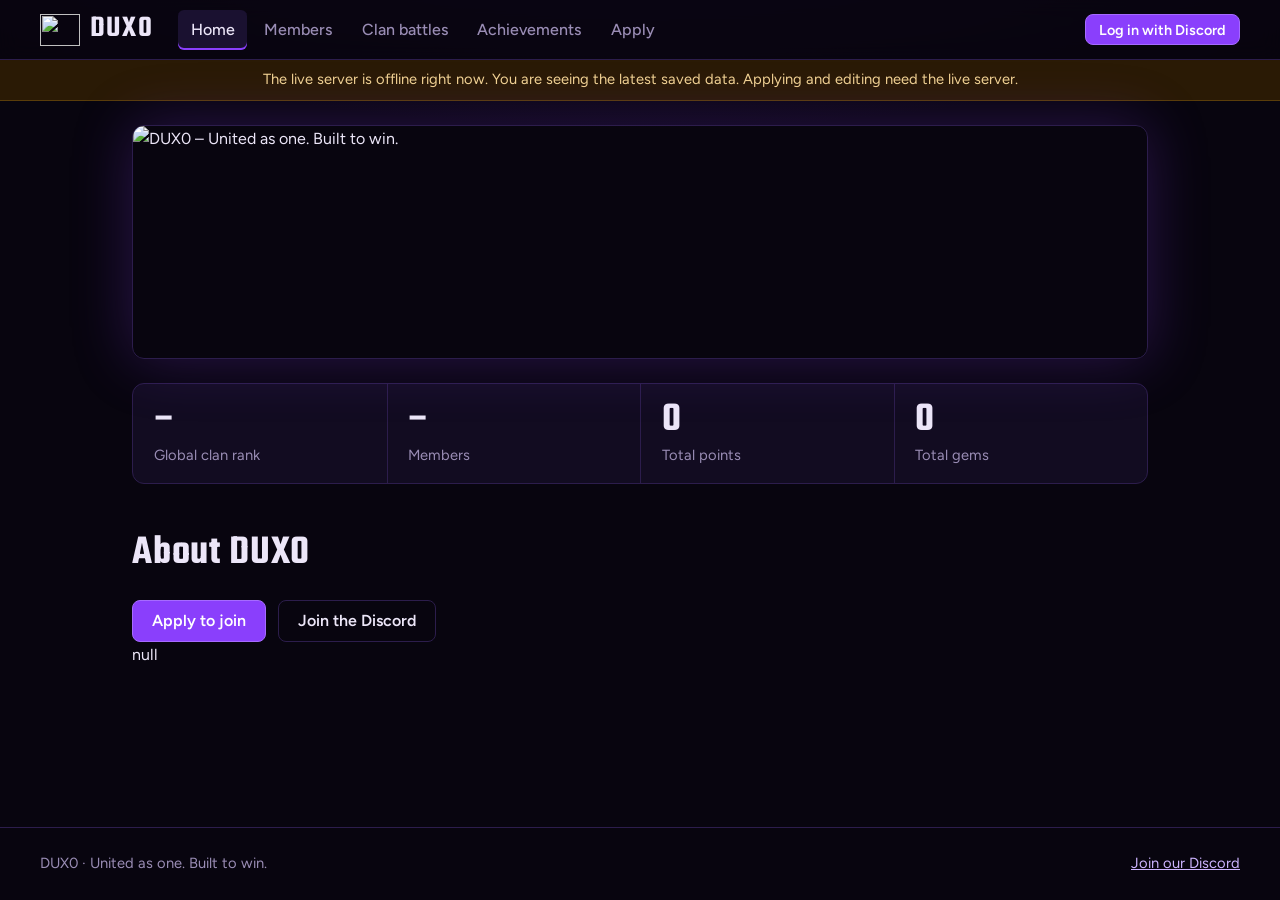
==== index.html @ 7fe7b83d "Add files via upload" ====
<!doctype html>
<html lang="en">
<head>
  <meta charset="utf-8">
  <meta name="viewport" content="width=device-width, initial-scale=1">
  <title>DUX0 – Pet Simulator 99 clan</title>
  <meta name="description" content="DUX0 is a Pet Simulator 99 clan. See our members, points, achievements and clan battles live, and apply to join.">
  <meta name="theme-color" content="#08050f">
  <link rel="icon" href="assets/favicon.png">
  <link rel="preconnect" href="https://fonts.googleapis.com">
  <link rel="preconnect" href="https://fonts.gstatic.com" crossorigin>
  <link href="https://fonts.googleapis.com/css2?family=Figtree:wght@400;500;600;700&family=Teko:wght@500;600;700&display=swap" rel="stylesheet">
  <link rel="stylesheet" href="style.css">
</head>
<body>
  <header class="nav">
    <a class="brand" href="#/" aria-label="DUX0 home">
      <img src="assets/logo.png" alt="" width="40" height="32">
      <span>DUX0</span>
    </a>
    <nav id="links" aria-label="Main">
      <a href="#/" data-r="home">Home</a>
      <a href="#/members" data-r="members">Members</a>
      <a href="#/battles" data-r="battles">Clan battles</a>
      <a href="#/achievements" data-r="achievements">Achievements</a>
      <a href="#/apply" data-r="apply">Apply</a>
      <a href="#/admin" data-r="admin" id="admin-link" hidden>Admin</a>
    </nav>
    <div id="account"></div>
  </header>

  <div id="notice" class="notice" hidden></div>
  <main id="view" tabindex="-1"></main>

  <footer class="foot">
    <span>DUX0 · United as one. Built to win.</span>
    <a id="foot-discord" href="https://discord.gg/dux0" target="_blank" rel="noopener">Join our Discord</a>
  </footer>

  <div id="toast" class="toast" role="status" aria-live="polite"></div>
  <div id="lightbox" class="lightbox" hidden><img alt=""></div>

  <script src="app.js"></script>
</body>
</html>
---- style.css ----
:root {
  --bg: #08050f;
  --panel: #120c21;
  --panel-2: #1a1130;
  --line: #2c1d4c;
  --purple: #8a3ffc;
  --purple-dim: #5b2aa8;
  --lilac: #cdb4ff;
  --ink: #ece6f8;
  --muted: #9a8db5;
  --gold: #f0c25a;
  --silver: #c9c9d6;
  --bronze: #c98a5a;
  --ok: #4ade80;
  --bad: #f87171;
  --display: "Teko", "Arial Narrow", Impact, sans-serif;
  --body: "Figtree", system-ui, -apple-system, "Segoe UI", sans-serif;
}

* { box-sizing: border-box; }
html { scroll-behavior: smooth; }
body {
  margin: 0;
  background: var(--bg);
  color: var(--ink);
  font: 400 1rem/1.6 var(--body);
  min-height: 100vh;
  display: flex;
  flex-direction: column;
  background-image: radial-gradient(90rem 30rem at 50% -10rem, #2a1252 0%, transparent 60%);
  background-repeat: no-repeat;
}
img { max-width: 100%; display: block; }
a { color: var(--lilac); }
:focus-visible { outline: 2px solid var(--lilac); outline-offset: 3px; border-radius: 4px; }
[hidden] { display: none !important; }

/* ---------- Navigation ---------- */
.nav {
  position: sticky; top: 0; z-index: 20;
  display: flex; align-items: center; gap: 1.5rem;
  padding: .6rem clamp(1rem, 4vw, 2.5rem);
  background: rgba(8, 5, 15, .88);
  backdrop-filter: blur(10px);
  border-bottom: 1px solid var(--line);
}
.brand { display: flex; align-items: center; gap: .6rem; text-decoration: none; color: var(--ink); }
.brand span { font: 600 1.9rem/1 var(--display); letter-spacing: .06em; }
#links { display: flex; gap: .25rem; flex: 1; flex-wrap: wrap; }
#links a {
  color: var(--muted); text-decoration: none; font-weight: 500;
  padding: .45rem .8rem; border-radius: 6px;
}
#links a:hover { color: var(--ink); }
#links a.on { color: var(--ink); background: var(--panel-2); box-shadow: inset 0 -2px 0 var(--purple); }
#account { display: flex; align-items: center; gap: .6rem; }
#account img { width: 28px; height: 28px; border-radius: 50%; }
#account .who { font-weight: 600; font-size: .95rem; }

/* ---------- Buttons & forms ---------- */
.btn {
  display: inline-flex; align-items: center; gap: .5rem;
  font: 600 1rem var(--body); color: #fff; text-decoration: none;
  background: var(--purple); border: 1px solid #a66bff; border-radius: 8px;
  padding: .65rem 1.2rem; cursor: pointer;
}
.btn:hover { background: #9a57ff; }
.btn.ghost { background: transparent; border-color: var(--line); color: var(--ink); }
.btn.ghost:hover { border-color: var(--purple); background: var(--panel); }
.btn.small { padding: .35rem .8rem; font-size: .9rem; }
.btn.danger { background: transparent; border-color: #6b2b35; color: var(--bad); }
.btn[disabled] { opacity: .5; cursor: not-allowed; }

label { display: block; font-weight: 600; margin: 0 0 .35rem; }
.hint { color: var(--muted); font-size: .9rem; font-weight: 400; }
input[type=text], input[type=url], textarea {
  width: 100%; font: inherit; color: var(--ink);
  background: var(--panel); border: 1px solid var(--line); border-radius: 8px;
  padding: .65rem .8rem;
}
input:focus, textarea:focus { border-color: var(--purple); outline: none; box-shadow: 0 0 0 3px rgba(138, 63, 252, .25); }
textarea { min-height: 5.5rem; resize: vertical; }
.field { margin-bottom: 1.2rem; }
.choice { display: flex; gap: 1.2rem; }
.choice label { display: flex; align-items: center; gap: .5rem; font-weight: 500; margin: 0; }

/* ---------- Layout ---------- */
main { flex: 1; width: 100%; max-width: 1080px; margin: 0 auto; padding: 0 clamp(1rem, 4vw, 2rem) 4rem; outline: none; }
.notice {
  background: #2a1a05; color: #f3d493; border-bottom: 1px solid #5a3d0a;
  padding: .5rem 1rem; text-align: center; font-size: .92rem;
}
h1, h2, h3 { font-family: var(--display); font-weight: 600; letter-spacing: .02em; line-height: 1.05; margin: 0; }
h1 { font-size: clamp(2.6rem, 6vw, 4rem); }
h2 { font-size: clamp(2rem, 4vw, 2.6rem); margin-bottom: .6rem; }
h3 { font-size: 1.6rem; }
.page-head { padding: 2.5rem 0 1.5rem; max-width: 42rem; }
.page-head p { color: var(--muted); margin: .5rem 0 0; }
.section { margin-top: 3.5rem; }
.empty {
  border: 1px dashed var(--line); border-radius: 10px; padding: 2rem;
  color: var(--muted); text-align: center;
}
.loading { color: var(--muted); padding: 3rem 0; text-align: center; }

/* ---------- Home ---------- */
.hero { margin: 1.5rem 0 0; position: relative; }
.hero img {
  width: 100%; aspect-ratio: 1592 / 367; object-fit: cover;
  border-radius: 12px; border: 1px solid var(--line);
  box-shadow: 0 0 60px rgba(138, 63, 252, .25);
  animation: rise .9s ease-out both;
}
@keyframes rise { from { opacity: 0; transform: scale(1.015); } to { opacity: 1; transform: none; } }
.stats {
  display: grid; grid-template-columns: repeat(4, 1fr);
  margin-top: 1.5rem; border: 1px solid var(--line); border-radius: 12px; background: var(--panel);
}
.stat { padding: 1rem 1.3rem; border-left: 1px solid var(--line); }
.stat:first-child { border-left: 0; }
.stat b { display: block; font: 600 2.6rem/1 var(--display); color: var(--ink); }
.stat span { color: var(--muted); font-size: .92rem; }
.split { display: grid; grid-template-columns: 1.4fr 1fr; gap: 2.5rem; margin-top: 3rem; align-items: start; }
.about-text { white-space: pre-line; font-size: 1.08rem; max-width: 60ch; }
.cta { display: flex; gap: .7rem; flex-wrap: wrap; margin-top: 1.5rem; }
.reqs { margin: 0; padding: 0; list-style: none; border-left: 2px solid var(--purple-dim); }
.reqs li { padding: .4rem 0 .4rem 1rem; }

/* ---------- Members ---------- */
.tools { display: flex; gap: 1rem; flex-wrap: wrap; align-items: center; margin-bottom: 1rem; }
.tools input { max-width: 20rem; }
.seg { display: inline-flex; border: 1px solid var(--line); border-radius: 8px; overflow: hidden; }
.seg button {
  font: 600 .95rem var(--body); color: var(--muted); background: transparent;
  border: 0; padding: .55rem 1rem; cursor: pointer;
}
.seg button[aria-pressed=true] { background: var(--purple); color: #fff; }
.ledger { list-style: none; margin: 0; padding: 0; border-top: 1px solid var(--line); }
.row {
  display: grid; grid-template-columns: 3.2rem 44px 1fr minmax(6rem, 14rem) 6rem 6rem;
  gap: 1rem; align-items: center; padding: .7rem .3rem; border-bottom: 1px solid var(--line);
}
.row.one { grid-template-columns: 3.2rem 44px 1fr minmax(6rem, 14rem) 6rem; }
.row:hover { background: var(--panel); }
.place { font: 600 1.9rem/1 var(--display); color: var(--muted); text-align: right; }
.row.p1 .place { color: var(--gold); }
.row.p2 .place { color: var(--silver); }
.row.p3 .place { color: var(--bronze); }
.av { width: 44px; height: 44px; border-radius: 8px; background: var(--panel-2); object-fit: cover; }
.who { min-width: 0; }
.who b { display: block; line-height: 1.2; }
.who small { color: var(--muted); }
.tag { font-size: .78rem; font-weight: 600; color: var(--lilac); border: 1px solid var(--purple-dim); border-radius: 999px; padding: .05rem .5rem; margin-left: .4rem; vertical-align: 1px; }
.bar { height: 8px; background: var(--panel-2); border-radius: 99px; overflow: hidden; }
.bar i { display: block; height: 100%; background: linear-gradient(90deg, var(--purple-dim), var(--purple)); }
.val { text-align: right; }
.val b { display: block; font: 600 1.5rem/1 var(--display); }
.val small { color: var(--muted); }
.val.dim b { color: var(--muted); }

/* ---------- Battles ---------- */
.medals { display: flex; gap: 1rem; flex-wrap: wrap; margin: 0 0 2rem; }
.medal { border: 1px solid var(--line); background: var(--panel); border-radius: 10px; padding: .8rem 1.3rem; min-width: 8rem; }
.medal b { font: 600 2.4rem/1 var(--display); }
.medal.gold b { color: var(--gold); } .medal.silver b { color: var(--silver); } .medal.bronze b { color: var(--bronze); }
.medal span { display: block; color: var(--muted); font-size: .9rem; }
.battle {
  display: grid; grid-template-columns: 1fr auto auto; gap: 1.5rem; align-items: baseline;
  padding: .9rem .3rem; border-bottom: 1px solid var(--line);
}
.battle:first-child { border-top: 1px solid var(--line); }
.battle .name { font-weight: 600; }
.battle .pts { font: 600 1.5rem/1 var(--display); }
.battle .pl { color: var(--muted); min-width: 5rem; text-align: right; }

/* ---------- Achievements ---------- */
.grid { display: grid; grid-template-columns: repeat(auto-fill, minmax(260px, 1fr)); gap: 1.2rem; }
.ach { background: var(--panel); border: 1px solid var(--line); border-radius: 12px; overflow: hidden; }
.ach .pic { aspect-ratio: 16 / 10; background: var(--panel-2); width: 100%; object-fit: cover; cursor: zoom-in; }
.ach .pic.none { display: grid; place-items: center; color: var(--muted); cursor: default; }
.ach .txt { padding: 1rem 1.1rem 1.2rem; }
.ach h3 { margin-bottom: .2rem; }
.ach .date { color: var(--purple); font-weight: 600; font-size: .9rem; }
.ach p { margin: .5rem 0 0; color: #cfc6e2; }
.masonry { columns: 3 240px; column-gap: 1rem; }
.masonry figure { margin: 0 0 1rem; break-inside: avoid; }
.masonry img { width: 100%; border-radius: 10px; border: 1px solid var(--line); cursor: zoom-in; }
.masonry figcaption { color: var(--muted); font-size: .9rem; padding: .3rem .2rem 0; }
.lightbox { position: fixed; inset: 0; z-index: 50; background: rgba(4, 2, 9, .92); display: grid; place-items: center; padding: 1.5rem; cursor: zoom-out; }
.lightbox img { max-height: 92vh; max-width: 96vw; border-radius: 10px; }

/* ---------- Apply / Admin ---------- */
.card { background: var(--panel); border: 1px solid var(--line); border-radius: 12px; padding: 1.6rem; max-width: 40rem; }
.card.wide { max-width: none; }
.ok-box { border: 1px solid #1d5c38; background: #0e2418; color: #b8f0cf; border-radius: 10px; padding: 1.2rem 1.4rem; max-width: 40rem; }
.err { color: var(--bad); margin: .6rem 0 0; min-height: 1.4em; }
.editor-block { border: 1px solid var(--line); border-radius: 10px; padding: 1rem; margin-bottom: 1rem; background: var(--panel-2); }
.editor-block .two { display: grid; grid-template-columns: 1fr 1fr; gap: .8rem; }
.editor-block .thumb { width: 150px; aspect-ratio: 16 / 10; object-fit: cover; border-radius: 8px; border: 1px solid var(--line); background: var(--panel); }
.editor-actions { display: flex; gap: .6rem; align-items: center; flex-wrap: wrap; margin-top: .8rem; }
.gallery-edit { display: grid; grid-template-columns: repeat(auto-fill, minmax(190px, 1fr)); gap: .8rem; }
.gallery-edit .g { background: var(--panel-2); border: 1px solid var(--line); border-radius: 10px; padding: .6rem; }
.gallery-edit img { width: 100%; aspect-ratio: 16 / 10; object-fit: cover; border-radius: 6px; margin-bottom: .5rem; }
.savebar { position: sticky; bottom: 0; background: linear-gradient(transparent, var(--bg) 40%); padding: 1.5rem 0 1rem; display: flex; gap: .8rem; align-items: center; }

/* ---------- Misc ---------- */
.foot {
  display: flex; justify-content: space-between; gap: 1rem; flex-wrap: wrap;
  padding: 1.5rem clamp(1rem, 4vw, 2.5rem); border-top: 1px solid var(--line); color: var(--muted); font-size: .92rem;
}
.toast {
  position: fixed; left: 50%; bottom: 1.5rem; transform: translate(-50%, 200%);
  background: var(--panel-2); border: 1px solid var(--purple); color: var(--ink);
  padding: .7rem 1.2rem; border-radius: 10px; z-index: 60; transition: transform .25s;
  max-width: 90vw;
}
.toast:not(.show) { visibility: hidden; }
.toast.show { transform: translate(-50%, 0); }

/* ---------- Responsive ---------- */
@media (max-width: 820px) {
  .nav { flex-wrap: wrap; gap: .5rem 1rem; }
  #links { order: 3; flex-basis: 100%; overflow-x: auto; flex-wrap: nowrap; }
  #links a { white-space: nowrap; }
  .stats { grid-template-columns: 1fr 1fr; }
  .stat:nth-child(3) { border-left: 0; }
  .stat:nth-child(n+3) { border-top: 1px solid var(--line); }
  .split { grid-template-columns: 1fr; gap: 2rem; }
  .hero { margin-left: -1rem; margin-right: -1rem; }
  .hero img { border-radius: 0; border-left: 0; border-right: 0; }
  .row, .row.one { grid-template-columns: 2.6rem 40px minmax(0, 1fr) auto; gap: .6rem; }
  .row .bar, .row .val.dim { display: none; }
  .who { min-width: 0; overflow-wrap: anywhere; }
  .battle { grid-template-columns: 1fr auto; }
  .battle .pl { grid-column: 1 / -1; text-align: left; }
  .editor-block .two { grid-template-columns: 1fr; }
}
@media (prefers-reduced-motion: reduce) {
  html { scroll-behavior: auto; }
  .hero img { animation: none; }
  .toast { transition: none; }
}
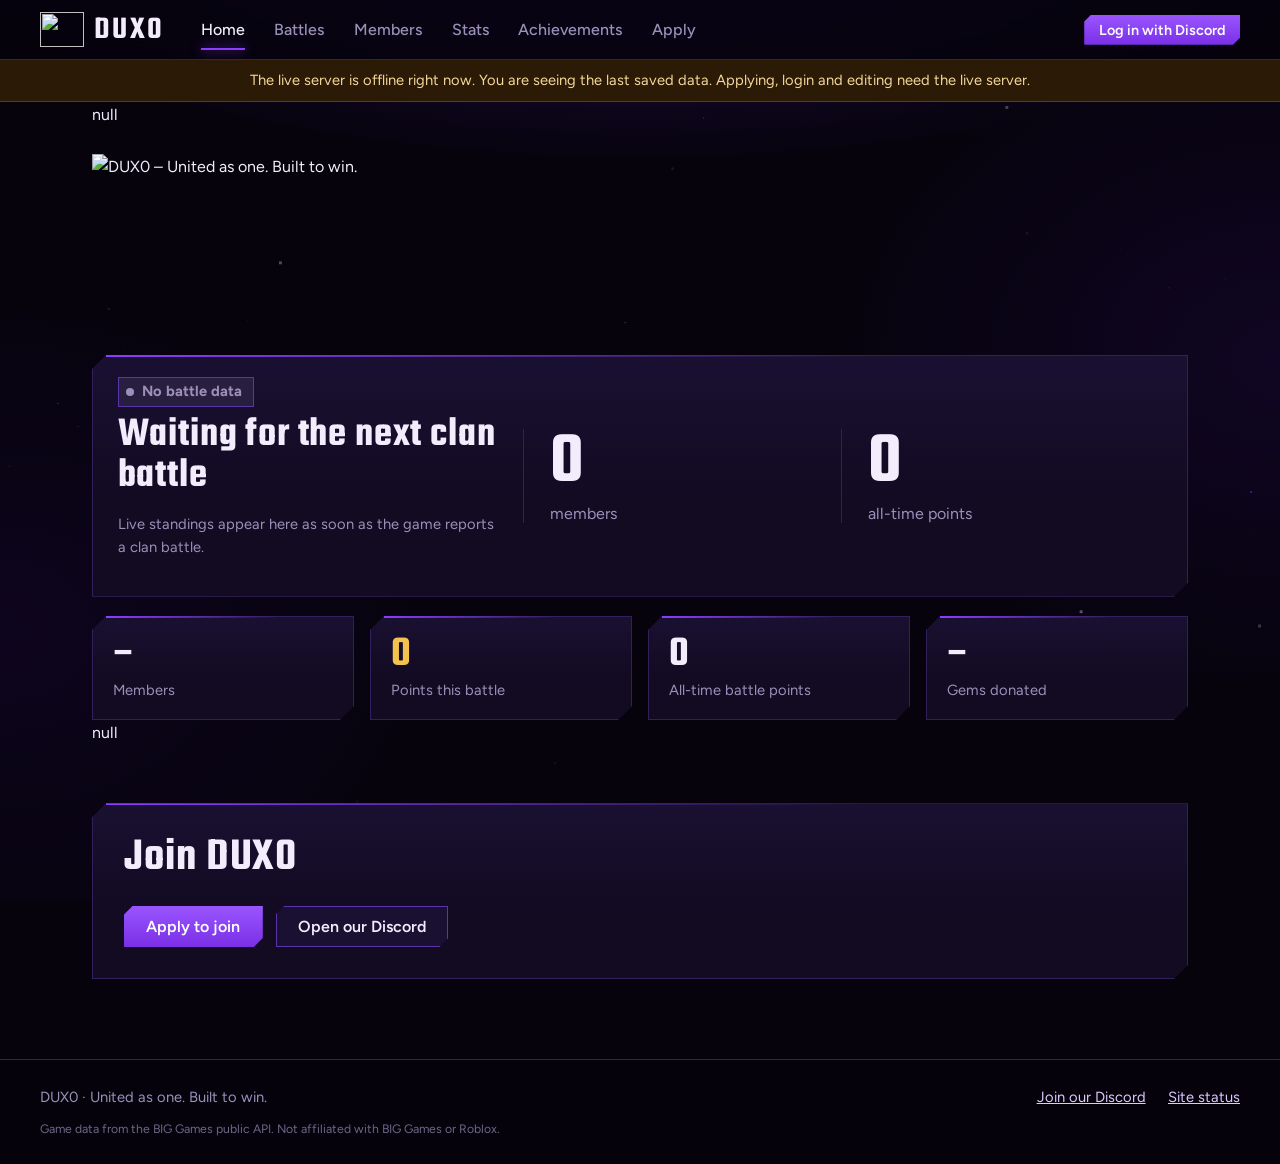
==== commit 7aa44e1d: "Add files via upload" ====
--- a/index.html
+++ b/index.html
@@ -4,24 +4,30 @@
   <meta charset="utf-8">
   <meta name="viewport" content="width=device-width, initial-scale=1">
   <title>DUX0 – Pet Simulator 99 clan</title>
-  <meta name="description" content="DUX0 is a Pet Simulator 99 clan. See our members, points, achievements and clan battles live, and apply to join.">
-  <meta name="theme-color" content="#08050f">
+  <meta name="description" content="DUX0 is a Pet Simulator 99 clan. Live clan battle standings, member points and gems, achievements, and applications.">
+  <meta name="theme-color" content="#06030d">
+  <meta property="og:title" content="DUX0 – United as one. Built to win.">
+  <meta property="og:description" content="Live clan battle standings, member points and gems, achievements and applications for the DUX0 Pet Simulator 99 clan.">
+  <meta property="og:image" content="assets/banner.png">
   <link rel="icon" href="assets/favicon.png">
   <link rel="preconnect" href="https://fonts.googleapis.com">
   <link rel="preconnect" href="https://fonts.gstatic.com" crossorigin>
-  <link href="https://fonts.googleapis.com/css2?family=Figtree:wght@400;500;600;700&family=Teko:wght@500;600;700&display=swap" rel="stylesheet">
+  <link href="https://fonts.googleapis.com/css2?family=Figtree:wght@400;500;600;700&family=Teko:wght@400;500;600;700&display=swap" rel="stylesheet">
   <link rel="stylesheet" href="style.css">
 </head>
 <body>
-  <header class="nav">
+  <canvas id="embers" aria-hidden="true"></canvas>
+
+  <header class="nav" id="nav">
     <a class="brand" href="#/" aria-label="DUX0 home">
-      <img src="assets/logo.png" alt="" width="40" height="32">
+      <img src="assets/logo.png" alt="" width="44" height="35">
       <span>DUX0</span>
     </a>
     <nav id="links" aria-label="Main">
       <a href="#/" data-r="home">Home</a>
+      <a href="#/battles" data-r="battles">Battles</a>
       <a href="#/members" data-r="members">Members</a>
-      <a href="#/battles" data-r="battles">Clan battles</a>
+      <a href="#/stats" data-r="stats">Stats</a>
       <a href="#/achievements" data-r="achievements">Achievements</a>
       <a href="#/apply" data-r="apply">Apply</a>
       <a href="#/admin" data-r="admin" id="admin-link" hidden>Admin</a>
@@ -34,11 +40,16 @@
 
   <footer class="foot">
     <span>DUX0 · United as one. Built to win.</span>
-    <a id="foot-discord" href="https://discord.gg/dux0" target="_blank" rel="noopener">Join our Discord</a>
+    <span class="foot-links">
+      <a id="foot-discord" href="https://discord.gg/dux0" target="_blank" rel="noopener">Join our Discord</a>
+      <a href="#/status">Site status</a>
+    </span>
+    <small>Game data from the BIG Games public API. Not affiliated with BIG Games or Roblox.</small>
   </footer>
 
   <div id="toast" class="toast" role="status" aria-live="polite"></div>
   <div id="lightbox" class="lightbox" hidden><img alt=""></div>
+  <div id="modal" class="modal" hidden role="dialog" aria-modal="true"><div class="modal-card"></div></div>
 
   <script src="app.js"></script>
 </body>
--- a/style.css
+++ b/style.css
@@ -1,18 +1,23 @@
+/* DUX0 – angular "shard" design: cut corners echo the chiselled logo letters. */
 :root {
-  --bg: #08050f;
-  --panel: #120c21;
-  --panel-2: #1a1130;
-  --line: #2c1d4c;
-  --purple: #8a3ffc;
-  --purple-dim: #5b2aa8;
-  --lilac: #cdb4ff;
-  --ink: #ece6f8;
-  --muted: #9a8db5;
-  --gold: #f0c25a;
-  --silver: #c9c9d6;
-  --bronze: #c98a5a;
+  --void: #06030d;
+  --deep: #0b0616;
+  --panel: #120b22;
+  --panel-hi: #1a1032;
+  --edge: #31205a;
+  --edge-hi: #5a34a8;
+  --violet: #8b3dff;
+  --violet-hi: #b47bff;
+  --lilac: #dcc9ff;
+  --ink: #f2ecfc;
+  --mute: #9c90ba;
+  --gold: #f2c14e;
+  --silver: #cfcfdc;
+  --bronze: #cf8d5c;
+  --live: #ff4d78;
   --ok: #4ade80;
-  --bad: #f87171;
+  --bad: #ff7a8a;
+  --cut: 14px;
   --display: "Teko", "Arial Narrow", Impact, sans-serif;
   --body: "Figtree", system-ui, -apple-system, "Segoe UI", sans-serif;
 }
@@ -20,223 +25,329 @@
 * { box-sizing: border-box; }
 html { scroll-behavior: smooth; }
 body {
-  margin: 0;
-  background: var(--bg);
-  color: var(--ink);
+  margin: 0; min-height: 100vh; display: flex; flex-direction: column;
+  background: var(--void); color: var(--ink);
   font: 400 1rem/1.6 var(--body);
-  min-height: 100vh;
-  display: flex;
-  flex-direction: column;
-  background-image: radial-gradient(90rem 30rem at 50% -10rem, #2a1252 0%, transparent 60%);
+  background-image:
+    radial-gradient(70rem 26rem at 50% -8rem, rgba(93, 36, 190, .42), transparent 70%),
+    radial-gradient(40rem 30rem at 100% 40%, rgba(70, 20, 150, .16), transparent 70%),
+    radial-gradient(40rem 30rem at 0% 70%, rgba(70, 20, 150, .12), transparent 70%);
   background-repeat: no-repeat;
-}
+  background-attachment: fixed;
+}
+#embers { position: fixed; inset: 0; width: 100%; height: 100%; z-index: 0; pointer-events: none; }
+.nav, main, .foot, .notice { position: relative; z-index: 1; }
 img { max-width: 100%; display: block; }
 a { color: var(--lilac); }
-:focus-visible { outline: 2px solid var(--lilac); outline-offset: 3px; border-radius: 4px; }
+:focus-visible { outline: 2px solid var(--violet-hi); outline-offset: 3px; }
 [hidden] { display: none !important; }
+::selection { background: var(--violet); color: #fff; }
+
+.shard {
+  clip-path: polygon(var(--cut) 0, 100% 0, 100% calc(100% - var(--cut)), calc(100% - var(--cut)) 100%, 0 100%, 0 var(--cut));
+}
+.panel {
+  position: relative; background: linear-gradient(180deg, var(--panel-hi), var(--panel) 60%);
+  box-shadow: inset 0 0 0 1px var(--edge);
+}
+.panel::before {
+  content: ""; position: absolute; left: var(--cut); right: 0; top: 0; height: 2px;
+  background: linear-gradient(90deg, var(--violet), transparent 70%);
+}
 
 /* ---------- Navigation ---------- */
 .nav {
-  position: sticky; top: 0; z-index: 20;
-  display: flex; align-items: center; gap: 1.5rem;
-  padding: .6rem clamp(1rem, 4vw, 2.5rem);
-  background: rgba(8, 5, 15, .88);
-  backdrop-filter: blur(10px);
-  border-bottom: 1px solid var(--line);
-}
+  position: sticky; top: 0; z-index: 30;
+  display: flex; align-items: center; gap: 1.4rem;
+  padding: .55rem clamp(1rem, 4vw, 2.5rem);
+  background: rgba(6, 3, 13, .82); backdrop-filter: blur(12px);
+  border-bottom: 1px solid var(--edge);
+  transition: box-shadow .3s;
+}
+.nav.scrolled { box-shadow: 0 10px 40px rgba(0, 0, 0, .6); }
 .brand { display: flex; align-items: center; gap: .6rem; text-decoration: none; color: var(--ink); }
-.brand span { font: 600 1.9rem/1 var(--display); letter-spacing: .06em; }
-#links { display: flex; gap: .25rem; flex: 1; flex-wrap: wrap; }
+.brand span { font: 600 2rem/1 var(--display); letter-spacing: .08em; }
+#links { display: flex; gap: .15rem; flex: 1; flex-wrap: wrap; }
 #links a {
-  color: var(--muted); text-decoration: none; font-weight: 500;
-  padding: .45rem .8rem; border-radius: 6px;
+  color: var(--mute); text-decoration: none; font-weight: 500; padding: .5rem .85rem;
+  position: relative; transition: color .2s;
 }
 #links a:hover { color: var(--ink); }
-#links a.on { color: var(--ink); background: var(--panel-2); box-shadow: inset 0 -2px 0 var(--purple); }
+#links a.on { color: var(--ink); }
+#links a.on::after {
+  content: ""; position: absolute; left: .85rem; right: .85rem; bottom: 0; height: 2px;
+  background: var(--violet); box-shadow: 0 0 12px var(--violet);
+}
 #account { display: flex; align-items: center; gap: .6rem; }
-#account img { width: 28px; height: 28px; border-radius: 50%; }
+#account img { width: 30px; height: 30px; border-radius: 50%; border: 1px solid var(--edge-hi); }
 #account .who { font-weight: 600; font-size: .95rem; }
+
+.notice { background: #2b1a06; color: #f5d798; border-bottom: 1px solid #5c3f0c; padding: .55rem 1rem; text-align: center; font-size: .92rem; }
 
 /* ---------- Buttons & forms ---------- */
 .btn {
-  display: inline-flex; align-items: center; gap: .5rem;
-  font: 600 1rem var(--body); color: #fff; text-decoration: none;
-  background: var(--purple); border: 1px solid #a66bff; border-radius: 8px;
-  padding: .65rem 1.2rem; cursor: pointer;
-}
-.btn:hover { background: #9a57ff; }
-.btn.ghost { background: transparent; border-color: var(--line); color: var(--ink); }
-.btn.ghost:hover { border-color: var(--purple); background: var(--panel); }
-.btn.small { padding: .35rem .8rem; font-size: .9rem; }
-.btn.danger { background: transparent; border-color: #6b2b35; color: var(--bad); }
-.btn[disabled] { opacity: .5; cursor: not-allowed; }
+  --cut: 9px;
+  display: inline-flex; align-items: center; justify-content: center; gap: .5rem;
+  font: 600 1rem var(--body); color: #fff; text-decoration: none; cursor: pointer;
+  background: linear-gradient(180deg, #9a55ff, #7a2fe6); border: 0; padding: .7rem 1.4rem;
+  clip-path: polygon(var(--cut) 0, 100% 0, 100% calc(100% - var(--cut)), calc(100% - var(--cut)) 100%, 0 100%, 0 var(--cut));
+  transition: filter .2s, transform .15s;
+}
+.btn:hover { filter: brightness(1.15) drop-shadow(0 0 10px rgba(139, 61, 255, .7)); }
+.btn:active { transform: translateY(1px); }
+.btn.ghost { background: var(--panel-hi); color: var(--ink); box-shadow: inset 0 0 0 1px var(--edge-hi); }
+.btn.small { padding: .38rem .9rem; font-size: .9rem; --cut: 7px; }
+.btn.danger { background: #2a0f1a; color: var(--bad); }
+.btn[disabled] { opacity: .5; cursor: not-allowed; filter: none; }
 
 label { display: block; font-weight: 600; margin: 0 0 .35rem; }
-.hint { color: var(--muted); font-size: .9rem; font-weight: 400; }
+.hint { color: var(--mute); font-size: .9rem; font-weight: 400; }
 input[type=text], input[type=url], textarea {
   width: 100%; font: inherit; color: var(--ink);
-  background: var(--panel); border: 1px solid var(--line); border-radius: 8px;
-  padding: .65rem .8rem;
-}
-input:focus, textarea:focus { border-color: var(--purple); outline: none; box-shadow: 0 0 0 3px rgba(138, 63, 252, .25); }
+  background: var(--deep); border: 1px solid var(--edge); border-radius: 0;
+  padding: .7rem .85rem; clip-path: polygon(8px 0, 100% 0, 100% calc(100% - 8px), calc(100% - 8px) 100%, 0 100%, 0 8px);
+}
+input:focus, textarea:focus { outline: none; border-color: var(--violet); background: #0e0820; }
 textarea { min-height: 5.5rem; resize: vertical; }
-.field { margin-bottom: 1.2rem; }
-.choice { display: flex; gap: 1.2rem; }
-.choice label { display: flex; align-items: center; gap: .5rem; font-weight: 500; margin: 0; }
+.field { margin-bottom: 1.25rem; }
+.choice { display: flex; gap: .8rem; flex-wrap: wrap; }
+.choice label {
+  display: flex; align-items: center; gap: .55rem; font-weight: 500; margin: 0; cursor: pointer;
+  padding: .6rem 1.1rem; background: var(--deep); box-shadow: inset 0 0 0 1px var(--edge);
+}
+.choice label:has(input:checked) { box-shadow: inset 0 0 0 2px var(--violet); background: var(--panel-hi); }
+.choice input { accent-color: var(--violet); }
 
 /* ---------- Layout ---------- */
-main { flex: 1; width: 100%; max-width: 1080px; margin: 0 auto; padding: 0 clamp(1rem, 4vw, 2rem) 4rem; outline: none; }
-.notice {
-  background: #2a1a05; color: #f3d493; border-bottom: 1px solid #5a3d0a;
-  padding: .5rem 1rem; text-align: center; font-size: .92rem;
-}
-h1, h2, h3 { font-family: var(--display); font-weight: 600; letter-spacing: .02em; line-height: 1.05; margin: 0; }
-h1 { font-size: clamp(2.6rem, 6vw, 4rem); }
-h2 { font-size: clamp(2rem, 4vw, 2.6rem); margin-bottom: .6rem; }
-h3 { font-size: 1.6rem; }
-.page-head { padding: 2.5rem 0 1.5rem; max-width: 42rem; }
-.page-head p { color: var(--muted); margin: .5rem 0 0; }
-.section { margin-top: 3.5rem; }
-.empty {
-  border: 1px dashed var(--line); border-radius: 10px; padding: 2rem;
-  color: var(--muted); text-align: center;
-}
-.loading { color: var(--muted); padding: 3rem 0; text-align: center; }
+main { flex: 1; width: 100%; max-width: 1160px; margin: 0 auto; padding: 0 clamp(1rem, 4vw, 2rem) 5rem; outline: none; }
+h1, h2, h3 { font-family: var(--display); font-weight: 600; letter-spacing: .02em; line-height: 1; margin: 0; }
+h1 { font-size: clamp(3rem, 7vw, 4.8rem); }
+h2 { font-size: clamp(2.1rem, 4vw, 2.9rem); margin-bottom: .8rem; }
+h3 { font-size: 1.7rem; }
+.page-head { padding: 2.6rem 0 1.6rem; max-width: 46rem; }
+.page-head p { color: var(--mute); margin: .7rem 0 0; font-size: 1.05rem; }
+.section { margin-top: 3.6rem; }
+.section > h2 { display: flex; align-items: baseline; gap: 1rem; }
+.section > h2 small { font: 400 .95rem var(--body); color: var(--mute); }
+.empty { border: 1px dashed var(--edge-hi); padding: 2rem; color: var(--mute); text-align: center; }
+.loading { display: grid; gap: 1rem; padding: 2rem 0; }
+.skel { height: 5rem; background: linear-gradient(90deg, var(--panel) 25%, var(--panel-hi) 50%, var(--panel) 75%); background-size: 200% 100%; animation: shimmer 1.4s infinite; }
+@keyframes shimmer { to { background-position: -200% 0; } }
+.two { display: grid; grid-template-columns: 1fr 1fr; gap: 1.6rem; align-items: start; }
+.stack { display: grid; gap: 1.2rem; }
 
 /* ---------- Home ---------- */
-.hero { margin: 1.5rem 0 0; position: relative; }
+.announce {
+  margin-top: 1.2rem; padding: .8rem 1.2rem; display: flex; gap: .8rem; align-items: center;
+  background: linear-gradient(90deg, rgba(139, 61, 255, .28), rgba(139, 61, 255, .06)); box-shadow: inset 0 0 0 1px var(--edge-hi);
+  font-weight: 500;
+}
+.announce .pin { width: 10px; height: 10px; background: var(--violet-hi); transform: rotate(45deg); flex: none; box-shadow: 0 0 10px var(--violet); }
+.hero { position: relative; margin-top: 1.6rem; overflow: hidden; }
 .hero img {
   width: 100%; aspect-ratio: 1592 / 367; object-fit: cover;
-  border-radius: 12px; border: 1px solid var(--line);
-  box-shadow: 0 0 60px rgba(138, 63, 252, .25);
-  animation: rise .9s ease-out both;
-}
-@keyframes rise { from { opacity: 0; transform: scale(1.015); } to { opacity: 1; transform: none; } }
-.stats {
-  display: grid; grid-template-columns: repeat(4, 1fr);
-  margin-top: 1.5rem; border: 1px solid var(--line); border-radius: 12px; background: var(--panel);
-}
-.stat { padding: 1rem 1.3rem; border-left: 1px solid var(--line); }
-.stat:first-child { border-left: 0; }
-.stat b { display: block; font: 600 2.6rem/1 var(--display); color: var(--ink); }
-.stat span { color: var(--muted); font-size: .92rem; }
-.split { display: grid; grid-template-columns: 1.4fr 1fr; gap: 2.5rem; margin-top: 3rem; align-items: start; }
-.about-text { white-space: pre-line; font-size: 1.08rem; max-width: 60ch; }
-.cta { display: flex; gap: .7rem; flex-wrap: wrap; margin-top: 1.5rem; }
-.reqs { margin: 0; padding: 0; list-style: none; border-left: 2px solid var(--purple-dim); }
-.reqs li { padding: .4rem 0 .4rem 1rem; }
-
-/* ---------- Members ---------- */
-.tools { display: flex; gap: 1rem; flex-wrap: wrap; align-items: center; margin-bottom: 1rem; }
+  -webkit-mask-image: linear-gradient(180deg, #000 70%, transparent);
+  mask-image: linear-gradient(180deg, #000 70%, transparent);
+  animation: rise 1s cubic-bezier(.2, .7, .2, 1) both;
+}
+.hero .sweep {
+  position: absolute; inset: 0; pointer-events: none;
+  background: linear-gradient(105deg, transparent 40%, rgba(220, 190, 255, .28) 50%, transparent 60%);
+  transform: translateX(-120%); animation: sweep 1.6s .5s ease-out forwards;
+}
+@keyframes rise { from { opacity: 0; transform: scale(1.03); } to { opacity: 1; transform: none; } }
+@keyframes sweep { to { transform: translateX(120%); } }
+
+.live { margin-top: -3.2rem; padding: 1.4rem 1.6rem; display: grid; grid-template-columns: 1.3fr 1fr 1.1fr; gap: 1.6rem; align-items: center; }
+.live > div + div { border-left: 1px solid var(--edge); padding-left: 1.6rem; }
+.badge { display: inline-flex; align-items: center; gap: .5rem; font-weight: 700; font-size: .92rem; padding: .18rem .7rem .18rem .55rem; background: rgba(255, 77, 120, .14); color: #ff8fa9; box-shadow: inset 0 0 0 1px rgba(255, 77, 120, .5); }
+.badge i { width: 8px; height: 8px; border-radius: 50%; background: var(--live); animation: pulse 1.5s infinite; }
+.badge.ended { background: rgba(156, 144, 186, .12); color: var(--mute); box-shadow: inset 0 0 0 1px var(--edge-hi); }
+.badge.ended i { background: var(--mute); animation: none; }
+.badge.upcoming { background: rgba(242, 193, 78, .12); color: var(--gold); box-shadow: inset 0 0 0 1px rgba(242, 193, 78, .5); }
+.badge.upcoming i { background: var(--gold); }
+@keyframes pulse { 0% { box-shadow: 0 0 0 0 rgba(255, 77, 120, .7); } 100% { box-shadow: 0 0 0 9px rgba(255, 77, 120, 0); } }
+.live h2 { margin: .5rem 0 .3rem; font-size: 2.6rem; }
+.cd-row { display: flex; gap: .9rem; }
+.cd { display: flex; align-items: baseline; gap: .15rem; }
+.cd b { font: 600 2.3rem/1 var(--display); font-variant-numeric: tabular-nums; }
+.cd i { font-style: normal; color: var(--mute); font-size: .95rem; }
+.big { font: 600 clamp(3.4rem, 6vw, 4.6rem)/.95 var(--display); color: var(--ink); font-variant-numeric: tabular-nums; }
+.big small { display: block; font: 400 1rem var(--body); color: var(--mute); margin-top: .35rem; }
+.gap { color: var(--mute); font-size: .95rem; margin: .15rem 0 0; }
+.gap b { color: var(--ink); font-weight: 600; }
+.gap .up { color: var(--bad); } .gap .down { color: var(--ok); }
+.live .cap { color: var(--mute); font-size: .92rem; }
+
+.tiles { display: grid; grid-template-columns: repeat(4, 1fr); gap: 1rem; margin-top: 1.2rem; }
+.tile { padding: 1.1rem 1.3rem; }
+.tile b { display: block; font: 600 2.7rem/1 var(--display); font-variant-numeric: tabular-nums; }
+.tile > span { color: var(--mute); font-size: .92rem; }
+.tile.gold b { color: var(--gold); }
+
+.ledger { list-style: none; margin: 0; padding: 0; }
+.row {
+  display: grid; grid-template-columns: 3.4rem 46px minmax(0, 1.2fr) minmax(5rem, 1fr) minmax(7rem, auto);
+  gap: 1rem; align-items: center; padding: .65rem .8rem; border-bottom: 1px solid rgba(49, 32, 90, .7);
+  transition: background .2s;
+}
+button.row { width: 100%; background: none; border: 0; border-bottom: 1px solid rgba(49, 32, 90, .7); color: inherit; font: inherit; text-align: left; cursor: pointer; }
+.row:hover { background: linear-gradient(90deg, rgba(139, 61, 255, .16), transparent); }
+.row.ours { background: linear-gradient(90deg, rgba(139, 61, 255, .3), rgba(139, 61, 255, .04)); box-shadow: inset 3px 0 0 var(--violet); }
+.place { font: 600 2rem/1 var(--display); color: var(--mute); text-align: right; }
+.p1 .place { color: var(--gold); text-shadow: 0 0 16px rgba(242, 193, 78, .5); }
+.p2 .place { color: var(--silver); } .p3 .place { color: var(--bronze); }
+.av { width: 46px; height: 46px; background: var(--panel-hi); object-fit: cover; clip-path: polygon(7px 0, 100% 0, 100% calc(100% - 7px), calc(100% - 7px) 100%, 0 100%, 0 7px); }
+.who { min-width: 0; }
+.who b { display: block; line-height: 1.2; overflow: hidden; text-overflow: ellipsis; white-space: nowrap; }
+.who small { color: var(--mute); }
+.tag { font-size: .78rem; font-weight: 700; color: var(--lilac); background: rgba(139, 61, 255, .22); padding: .04rem .5rem; margin-left: .45rem; vertical-align: 2px; }
+.bar { height: 7px; background: rgba(49, 32, 90, .8); }
+.bar i { display: block; height: 100%; background: linear-gradient(90deg, var(--edge-hi), var(--violet-hi)); box-shadow: 0 0 10px rgba(139, 61, 255, .6); transform-origin: left; animation: grow .9s cubic-bezier(.2, .7, .2, 1) both; }
+@keyframes grow { from { transform: scaleX(0); } }
+.val { text-align: right; }
+.val b { display: block; font: 600 1.55rem/1 var(--display); font-variant-numeric: tabular-nums; }
+.val small { color: var(--mute); font-size: .82rem; }
+.cta { display: flex; gap: .8rem; flex-wrap: wrap; margin-top: 1.5rem; }
+.about-text { white-space: pre-line; font-size: 1.1rem; max-width: 60ch; }
+.reqs { margin: 0; padding: 0; list-style: none; }
+.reqs li { padding: .55rem 0 .55rem 1.6rem; position: relative; border-bottom: 1px solid rgba(49, 32, 90, .6); }
+.reqs li::before { content: ""; position: absolute; left: .2rem; top: 1.05rem; width: 8px; height: 8px; background: var(--violet); transform: rotate(45deg); }
+.join { padding: 2rem; display: grid; grid-template-columns: 1.4fr 1fr; gap: 2rem; }
+
+/* ---------- Podium ---------- */
+.podium { display: grid; grid-template-columns: 1fr 1.15fr 1fr; gap: 1rem; align-items: end; margin: 0 0 2rem; }
+.pod { padding: 1.4rem 1rem 1.2rem; text-align: center; cursor: pointer; border: 0; color: inherit; font: inherit; }
+.pod.p1 { padding-top: 2.2rem; padding-bottom: 1.6rem; background: linear-gradient(180deg, rgba(242, 193, 78, .22), var(--panel) 65%); box-shadow: inset 0 0 0 1px rgba(242, 193, 78, .55); }
+.pod .av { width: 76px; height: 76px; margin: 0 auto .6rem; }
+.pod.p1 .av { width: 96px; height: 96px; }
+.pod .place { text-align: center; font-size: 2.6rem; }
+.pod b.name { display: block; font-size: 1.1rem; }
+.pod .pv { font: 600 2rem/1 var(--display); margin-top: .35rem; font-variant-numeric: tabular-nums; }
+.pod small { color: var(--mute); display: block; }
+.crown { display: block; width: 34px; height: 26px; margin: -1.4rem auto .3rem; filter: drop-shadow(0 0 10px rgba(242, 193, 78, .8)); }
+
+.tools { display: flex; gap: 1rem; flex-wrap: wrap; align-items: center; margin-bottom: 1.2rem; }
 .tools input { max-width: 20rem; }
-.seg { display: inline-flex; border: 1px solid var(--line); border-radius: 8px; overflow: hidden; }
-.seg button {
-  font: 600 .95rem var(--body); color: var(--muted); background: transparent;
-  border: 0; padding: .55rem 1rem; cursor: pointer;
-}
-.seg button[aria-pressed=true] { background: var(--purple); color: #fff; }
-.ledger { list-style: none; margin: 0; padding: 0; border-top: 1px solid var(--line); }
-.row {
-  display: grid; grid-template-columns: 3.2rem 44px 1fr minmax(6rem, 14rem) 6rem 6rem;
-  gap: 1rem; align-items: center; padding: .7rem .3rem; border-bottom: 1px solid var(--line);
-}
-.row.one { grid-template-columns: 3.2rem 44px 1fr minmax(6rem, 14rem) 6rem; }
-.row:hover { background: var(--panel); }
-.place { font: 600 1.9rem/1 var(--display); color: var(--muted); text-align: right; }
-.row.p1 .place { color: var(--gold); }
-.row.p2 .place { color: var(--silver); }
-.row.p3 .place { color: var(--bronze); }
-.av { width: 44px; height: 44px; border-radius: 8px; background: var(--panel-2); object-fit: cover; }
-.who { min-width: 0; }
-.who b { display: block; line-height: 1.2; }
-.who small { color: var(--muted); }
-.tag { font-size: .78rem; font-weight: 600; color: var(--lilac); border: 1px solid var(--purple-dim); border-radius: 999px; padding: .05rem .5rem; margin-left: .4rem; vertical-align: 1px; }
-.bar { height: 8px; background: var(--panel-2); border-radius: 99px; overflow: hidden; }
-.bar i { display: block; height: 100%; background: linear-gradient(90deg, var(--purple-dim), var(--purple)); }
-.val { text-align: right; }
-.val b { display: block; font: 600 1.5rem/1 var(--display); }
-.val small { color: var(--muted); }
-.val.dim b { color: var(--muted); }
-
-/* ---------- Battles ---------- */
-.medals { display: flex; gap: 1rem; flex-wrap: wrap; margin: 0 0 2rem; }
-.medal { border: 1px solid var(--line); background: var(--panel); border-radius: 10px; padding: .8rem 1.3rem; min-width: 8rem; }
-.medal b { font: 600 2.4rem/1 var(--display); }
+.seg { display: inline-flex; box-shadow: inset 0 0 0 1px var(--edge-hi); }
+.seg button { font: 600 .95rem var(--body); color: var(--mute); background: transparent; border: 0; padding: .6rem 1.05rem; cursor: pointer; transition: color .2s, background .2s; }
+.seg button:hover { color: var(--ink); }
+.seg button[aria-pressed=true] { background: var(--violet); color: #fff; }
+
+/* ---------- Battles & stats ---------- */
+.rewards { width: 100%; border-collapse: collapse; }
+.rewards td, .rewards th { padding: .55rem .5rem; border-bottom: 1px solid rgba(49, 32, 90, .7); text-align: left; }
+.rewards th { color: var(--mute); font-weight: 500; font-size: .9rem; }
+.goal { display: flex; justify-content: space-between; padding: .55rem 0; border-bottom: 1px solid rgba(49, 32, 90, .7); }
+.clanrow { display: grid; grid-template-columns: 2.6rem 40px 1fr auto; gap: .9rem; align-items: center; padding: .55rem .6rem; border-bottom: 1px solid rgba(49, 32, 90, .7); }
+.clanrow img { width: 40px; height: 40px; object-fit: contain; }
+.clanrow .pts { font: 600 1.35rem/1 var(--display); text-align: right; font-variant-numeric: tabular-nums; }
+.clanrow.ours { background: linear-gradient(90deg, rgba(139, 61, 255, .3), transparent); box-shadow: inset 3px 0 0 var(--violet); }
+.clanrow .place { font-size: 1.6rem; }
+.medals { display: flex; gap: 1rem; flex-wrap: wrap; }
+.medal { padding: 1rem 1.5rem; min-width: 8.5rem; }
+.medal b { font: 600 2.8rem/1 var(--display); }
 .medal.gold b { color: var(--gold); } .medal.silver b { color: var(--silver); } .medal.bronze b { color: var(--bronze); }
-.medal span { display: block; color: var(--muted); font-size: .9rem; }
-.battle {
-  display: grid; grid-template-columns: 1fr auto auto; gap: 1.5rem; align-items: baseline;
-  padding: .9rem .3rem; border-bottom: 1px solid var(--line);
-}
-.battle:first-child { border-top: 1px solid var(--line); }
-.battle .name { font-weight: 600; }
-.battle .pts { font: 600 1.5rem/1 var(--display); }
-.battle .pl { color: var(--muted); min-width: 5rem; text-align: right; }
+.medal span { display: block; color: var(--mute); font-size: .9rem; }
+.chart { padding: 1.4rem; }
+.chart svg { width: 100%; height: auto; display: block; overflow: visible; }
+.chart text { fill: var(--mute); font: 12px var(--body); }
+.legend { list-style: none; margin: 0; padding: 0; display: grid; gap: .45rem; }
+.legend li { display: flex; align-items: center; gap: .6rem; font-size: .95rem; }
+.legend i { width: 12px; height: 12px; flex: none; transform: rotate(45deg) scale(.85); }
+.legend span { margin-left: auto; color: var(--mute); font-variant-numeric: tabular-nums; }
+.donut-wrap { display: grid; grid-template-columns: 220px 1fr; gap: 1.6rem; align-items: center; }
+.hist { display: grid; }
+.hist .clanrow { grid-template-columns: 1fr auto auto; }
 
 /* ---------- Achievements ---------- */
-.grid { display: grid; grid-template-columns: repeat(auto-fill, minmax(260px, 1fr)); gap: 1.2rem; }
-.ach { background: var(--panel); border: 1px solid var(--line); border-radius: 12px; overflow: hidden; }
-.ach .pic { aspect-ratio: 16 / 10; background: var(--panel-2); width: 100%; object-fit: cover; cursor: zoom-in; }
-.ach .pic.none { display: grid; place-items: center; color: var(--muted); cursor: default; }
-.ach .txt { padding: 1rem 1.1rem 1.2rem; }
-.ach h3 { margin-bottom: .2rem; }
-.ach .date { color: var(--purple); font-weight: 600; font-size: .9rem; }
-.ach p { margin: .5rem 0 0; color: #cfc6e2; }
+.grid { display: grid; grid-template-columns: repeat(auto-fill, minmax(270px, 1fr)); gap: 1.3rem; }
+.ach { overflow: hidden; transition: transform .25s, filter .25s; }
+.ach:hover { transform: translateY(-4px); filter: drop-shadow(0 8px 24px rgba(139, 61, 255, .35)); }
+.ach .pic { aspect-ratio: 16 / 10; width: 100%; object-fit: cover; cursor: zoom-in; background: var(--deep); }
+.ach .pic.none { display: grid; place-items: center; color: var(--mute); cursor: default; }
+.ach .txt { padding: 1.1rem 1.2rem 1.3rem; }
+.ach h3 { margin-bottom: .25rem; }
+.ach .date { color: var(--violet-hi); font-weight: 600; font-size: .9rem; }
+.ach p { margin: .5rem 0 0; color: #cfc4e6; }
 .masonry { columns: 3 240px; column-gap: 1rem; }
 .masonry figure { margin: 0 0 1rem; break-inside: avoid; }
-.masonry img { width: 100%; border-radius: 10px; border: 1px solid var(--line); cursor: zoom-in; }
-.masonry figcaption { color: var(--muted); font-size: .9rem; padding: .3rem .2rem 0; }
-.lightbox { position: fixed; inset: 0; z-index: 50; background: rgba(4, 2, 9, .92); display: grid; place-items: center; padding: 1.5rem; cursor: zoom-out; }
-.lightbox img { max-height: 92vh; max-width: 96vw; border-radius: 10px; }
+.masonry img { width: 100%; cursor: zoom-in; box-shadow: 0 0 0 1px var(--edge); transition: filter .2s; }
+.masonry img:hover { filter: brightness(1.15); }
+.masonry figcaption { color: var(--mute); font-size: .9rem; padding: .3rem .2rem 0; }
+.lightbox { position: fixed; inset: 0; z-index: 60; background: rgba(3, 1, 8, .94); display: grid; place-items: center; padding: 1.5rem; cursor: zoom-out; }
+.lightbox img { max-height: 92vh; max-width: 96vw; }
 
 /* ---------- Apply / Admin ---------- */
-.card { background: var(--panel); border: 1px solid var(--line); border-radius: 12px; padding: 1.6rem; max-width: 40rem; }
+.card { padding: 1.8rem; max-width: 42rem; }
 .card.wide { max-width: none; }
-.ok-box { border: 1px solid #1d5c38; background: #0e2418; color: #b8f0cf; border-radius: 10px; padding: 1.2rem 1.4rem; max-width: 40rem; }
-.err { color: var(--bad); margin: .6rem 0 0; min-height: 1.4em; }
-.editor-block { border: 1px solid var(--line); border-radius: 10px; padding: 1rem; margin-bottom: 1rem; background: var(--panel-2); }
-.editor-block .two { display: grid; grid-template-columns: 1fr 1fr; gap: .8rem; }
-.editor-block .thumb { width: 150px; aspect-ratio: 16 / 10; object-fit: cover; border-radius: 8px; border: 1px solid var(--line); background: var(--panel); }
+.steps { display: flex; gap: .5rem; margin-bottom: 1.6rem; }
+.steps li { list-style: none; flex: 1; padding: .55rem .8rem; background: var(--deep); color: var(--mute); font-weight: 600; font-size: .92rem; box-shadow: inset 0 0 0 1px var(--edge); }
+.steps li.on { color: #fff; background: var(--violet); box-shadow: none; }
+.steps li.done { color: var(--lilac); box-shadow: inset 0 0 0 1px var(--violet); }
+.steps { padding: 0; margin-left: 0; }
+.actions { display: flex; gap: .8rem; justify-content: space-between; margin-top: 1.6rem; }
+.ok-box { padding: 1.4rem 1.6rem; max-width: 42rem; background: rgba(74, 222, 128, .1); box-shadow: inset 0 0 0 1px rgba(74, 222, 128, .5); color: #c4f5d6; }
+.err { color: var(--bad); margin: .8rem 0 0; min-height: 1.4em; }
+.who-card { display: flex; align-items: center; gap: .8rem; margin-bottom: 1.4rem; padding: .7rem 1rem; background: var(--deep); box-shadow: inset 0 0 0 1px var(--edge); }
+.who-card img { width: 34px; height: 34px; border-radius: 50%; }
+.editor-block { padding: 1.1rem; margin-bottom: 1rem; background: var(--deep); box-shadow: inset 0 0 0 1px var(--edge); }
+.editor-block .two { gap: .9rem; }
+.editor-block .thumb { width: 160px; aspect-ratio: 16 / 10; object-fit: cover; margin-bottom: .6rem; }
 .editor-actions { display: flex; gap: .6rem; align-items: center; flex-wrap: wrap; margin-top: .8rem; }
-.gallery-edit { display: grid; grid-template-columns: repeat(auto-fill, minmax(190px, 1fr)); gap: .8rem; }
-.gallery-edit .g { background: var(--panel-2); border: 1px solid var(--line); border-radius: 10px; padding: .6rem; }
-.gallery-edit img { width: 100%; aspect-ratio: 16 / 10; object-fit: cover; border-radius: 6px; margin-bottom: .5rem; }
-.savebar { position: sticky; bottom: 0; background: linear-gradient(transparent, var(--bg) 40%); padding: 1.5rem 0 1rem; display: flex; gap: .8rem; align-items: center; }
-
-/* ---------- Misc ---------- */
-.foot {
-  display: flex; justify-content: space-between; gap: 1rem; flex-wrap: wrap;
-  padding: 1.5rem clamp(1rem, 4vw, 2.5rem); border-top: 1px solid var(--line); color: var(--muted); font-size: .92rem;
-}
-.toast {
-  position: fixed; left: 50%; bottom: 1.5rem; transform: translate(-50%, 200%);
-  background: var(--panel-2); border: 1px solid var(--purple); color: var(--ink);
-  padding: .7rem 1.2rem; border-radius: 10px; z-index: 60; transition: transform .25s;
-  max-width: 90vw;
-}
+.gallery-edit { display: grid; grid-template-columns: repeat(auto-fill, minmax(200px, 1fr)); gap: .9rem; margin-bottom: 1rem; }
+.gallery-edit .g { background: var(--deep); box-shadow: inset 0 0 0 1px var(--edge); padding: .6rem; }
+.gallery-edit img { width: 100%; aspect-ratio: 16 / 10; object-fit: cover; margin-bottom: .5rem; }
+.savebar { position: sticky; bottom: 0; background: linear-gradient(transparent, var(--void) 45%); padding: 1.6rem 0 1rem; display: flex; gap: .8rem; align-items: center; z-index: 5; }
+
+/* ---------- Status ---------- */
+.checks { list-style: none; margin: 0; padding: 0; }
+.check { display: grid; grid-template-columns: 2rem 1fr; gap: .8rem; padding: .85rem 0; border-bottom: 1px solid rgba(49, 32, 90, .7); }
+.check .dot { width: 22px; height: 22px; display: grid; place-items: center; font-weight: 800; font-size: .8rem; }
+.check.ok .dot { background: rgba(74, 222, 128, .2); color: var(--ok); }
+.check.bad .dot { background: rgba(255, 122, 138, .2); color: var(--bad); }
+.check.warn .dot { background: rgba(242, 193, 78, .2); color: var(--gold); }
+.check b { display: block; }
+.check p { margin: .15rem 0 0; color: var(--mute); font-size: .94rem; }
+code, .code { font: 500 .88rem ui-monospace, Consolas, monospace; background: var(--deep); padding: .1rem .4rem; box-shadow: inset 0 0 0 1px var(--edge); word-break: break-all; }
+
+/* ---------- Modal, toast, footer ---------- */
+.modal { position: fixed; inset: 0; z-index: 70; background: rgba(3, 1, 8, .82); backdrop-filter: blur(4px); display: grid; place-items: center; padding: 1.2rem; }
+.modal-card { width: min(34rem, 100%); max-height: 92vh; overflow: auto; padding: 1.8rem; background: linear-gradient(180deg, var(--panel-hi), var(--panel)); box-shadow: inset 0 0 0 1px var(--edge-hi); clip-path: polygon(var(--cut) 0, 100% 0, 100% calc(100% - var(--cut)), calc(100% - var(--cut)) 100%, 0 100%, 0 var(--cut)); animation: pop .22s ease-out; }
+@keyframes pop { from { opacity: 0; transform: translateY(10px) scale(.98); } }
+.mhead { display: flex; gap: 1rem; align-items: center; margin-bottom: 1.2rem; }
+.mhead .av { width: 72px; height: 72px; }
+.mgrid { display: grid; grid-template-columns: 1fr 1fr; gap: .8rem; margin-bottom: 1.2rem; }
+.mstat { padding: .8rem 1rem; background: var(--deep); box-shadow: inset 0 0 0 1px var(--edge); }
+.mstat b { display: block; font: 600 1.7rem/1 var(--display); font-variant-numeric: tabular-nums; }
+.mstat span { color: var(--mute); font-size: .85rem; }
+.toast { position: fixed; left: 50%; bottom: 1.5rem; transform: translate(-50%, 200%); background: var(--panel-hi); box-shadow: inset 0 0 0 1px var(--violet); padding: .75rem 1.3rem; z-index: 80; transition: transform .25s; max-width: 90vw; }
 .toast:not(.show) { visibility: hidden; }
 .toast.show { transform: translate(-50%, 0); }
+.foot { display: flex; justify-content: space-between; gap: .6rem 1.5rem; flex-wrap: wrap; padding: 1.6rem clamp(1rem, 4vw, 2.5rem); border-top: 1px solid var(--edge); color: var(--mute); font-size: .92rem; background: rgba(6, 3, 13, .7); }
+.foot-links { display: flex; gap: 1.4rem; }
+.foot small { flex-basis: 100%; opacity: .7; }
 
 /* ---------- Responsive ---------- */
-@media (max-width: 820px) {
-  .nav { flex-wrap: wrap; gap: .5rem 1rem; }
+@media (max-width: 900px) {
+  .nav { flex-wrap: wrap; gap: .3rem 1rem; }
   #links { order: 3; flex-basis: 100%; overflow-x: auto; flex-wrap: nowrap; }
   #links a { white-space: nowrap; }
-  .stats { grid-template-columns: 1fr 1fr; }
-  .stat:nth-child(3) { border-left: 0; }
-  .stat:nth-child(n+3) { border-top: 1px solid var(--line); }
-  .split { grid-template-columns: 1fr; gap: 2rem; }
-  .hero { margin-left: -1rem; margin-right: -1rem; }
-  .hero img { border-radius: 0; border-left: 0; border-right: 0; }
-  .row, .row.one { grid-template-columns: 2.6rem 40px minmax(0, 1fr) auto; gap: .6rem; }
-  .row .bar, .row .val.dim { display: none; }
-  .who { min-width: 0; overflow-wrap: anywhere; }
-  .battle { grid-template-columns: 1fr auto; }
-  .battle .pl { grid-column: 1 / -1; text-align: left; }
-  .editor-block .two { grid-template-columns: 1fr; }
+  .live { grid-template-columns: 1fr; margin-top: -1.5rem; }
+  .live > div + div { border-left: 0; padding-left: 0; border-top: 1px solid var(--edge); padding-top: 1.2rem; }
+  .tiles { grid-template-columns: 1fr 1fr; }
+  .two, .join, .donut-wrap { grid-template-columns: 1fr; }
+  .row { grid-template-columns: 2.6rem 42px minmax(0, 1fr) auto; gap: .7rem; }
+  .row .bar { display: none; }
+  .podium { grid-template-columns: 1fr; }
+  .pod.p1 { order: -1; }
+  .mgrid { grid-template-columns: 1fr 1fr; }
+}
+@media (max-width: 520px) {
+  .steps li { font-size: .78rem; padding: .5rem; }
+  .cd b { font-size: 1.9rem; }
 }
 @media (prefers-reduced-motion: reduce) {
   html { scroll-behavior: auto; }
-  .hero img { animation: none; }
-  .toast { transition: none; }
-}
+  *, *::before, *::after { animation: none !important; transition: none !important; }
+}
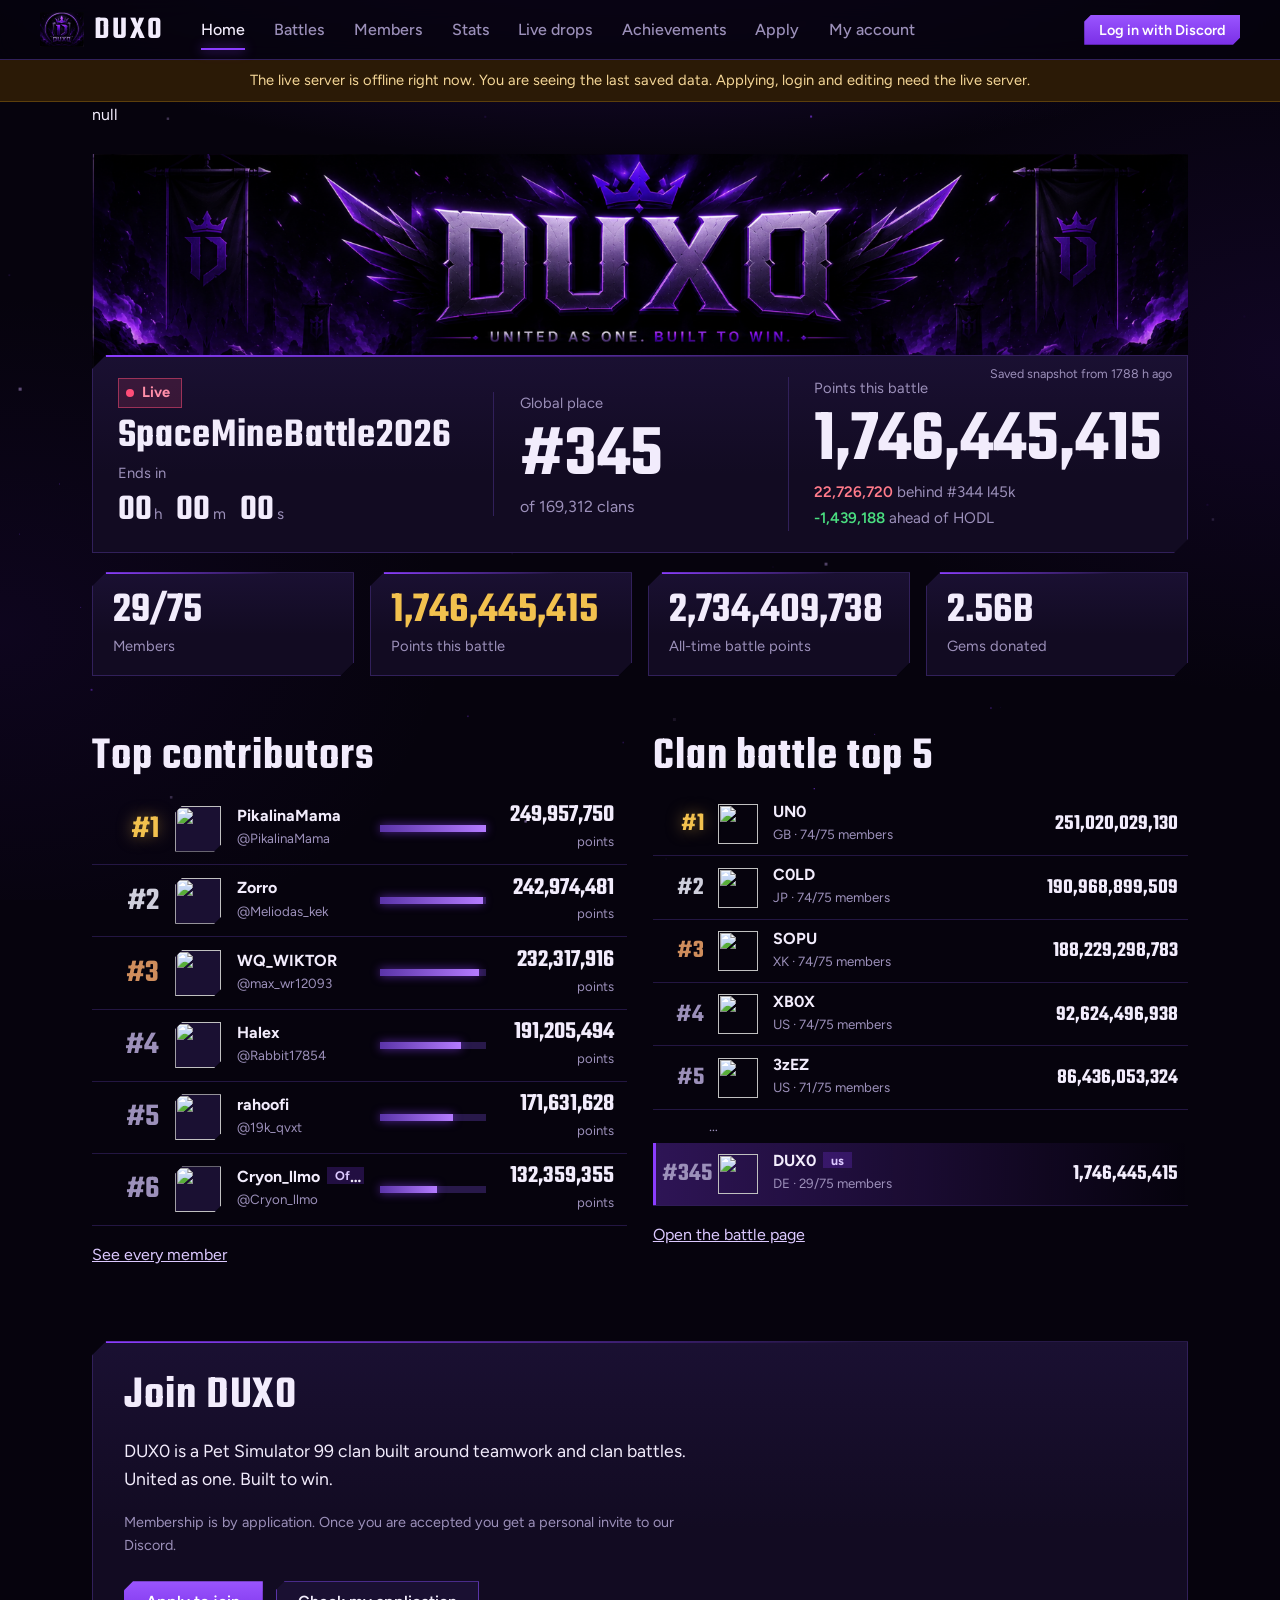
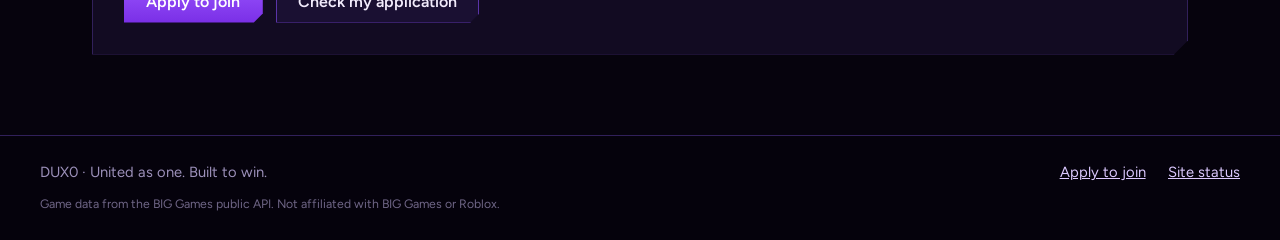
==== commit ddb505c1: "Add files via upload" ====
--- a/index.html
+++ b/index.html
@@ -28,9 +28,11 @@
       <a href="#/battles" data-r="battles">Battles</a>
       <a href="#/members" data-r="members">Members</a>
       <a href="#/stats" data-r="stats">Stats</a>
+      <a href="#/live" data-r="live">Live drops</a>
       <a href="#/achievements" data-r="achievements">Achievements</a>
       <a href="#/apply" data-r="apply">Apply</a>
-      <a href="#/admin" data-r="admin" id="admin-link" hidden>Admin</a>
+      <a href="#/connect" data-r="connect">My account</a>
+      <a href="#/owner" data-r="owner" id="owner-link" hidden>Owner</a>
     </nav>
     <div id="account"></div>
   </header>
@@ -41,7 +43,7 @@
   <footer class="foot">
     <span>DUX0 · United as one. Built to win.</span>
     <span class="foot-links">
-      <a id="foot-discord" href="https://discord.gg/dux0" target="_blank" rel="noopener">Join our Discord</a>
+      <a href="#/apply">Apply to join</a>
       <a href="#/status">Site status</a>
     </span>
     <small>Game data from the BIG Games public API. Not affiliated with BIG Games or Roblox.</small>
--- a/style.css
+++ b/style.css
@@ -351,3 +351,106 @@
   html { scroll-behavior: auto; }
   *, *::before, *::after { animation: none !important; transition: none !important; }
 }
+
+/* ---------- Application status, screenshots, tracking ---------- */
+main.silent *, main.silent *::before, main.silent *::after { animation: none !important; }
+.live { position: relative; }
+.upd { position: absolute; top: .55rem; right: 1rem; font-size: .78rem; color: var(--mute); }
+.status-card { display: grid; grid-template-columns: auto 1fr; gap: 1.6rem; padding: 2rem; max-width: 46rem; }
+.status-glyph { width: 76px; height: 76px; display: grid; place-items: center; font: 600 3rem/1 var(--display); transform: rotate(45deg); margin: .6rem; }
+.status-glyph { background: rgba(139, 61, 255, .2); box-shadow: inset 0 0 0 2px var(--violet); color: var(--lilac); }
+.status-glyph::first-line { line-height: 1; }
+.status-card.ok .status-glyph { background: rgba(74, 222, 128, .16); box-shadow: inset 0 0 0 2px var(--ok); color: var(--ok); }
+.status-card.bad .status-glyph { background: rgba(255, 122, 138, .14); box-shadow: inset 0 0 0 2px var(--bad); color: var(--bad); }
+.status-glyph { font-size: 2.6rem; }
+.status-glyph > span { display: block; transform: rotate(-45deg); }
+.status-body h2 { margin-bottom: .6rem; }
+.status-body p { margin: .4rem 0; }
+.reason { margin: .8rem 0; padding: .8rem 1.1rem; border-left: 3px solid var(--bad); background: var(--deep); color: var(--ink); }
+.timeline { list-style: none; margin: 1.4rem 0 0; padding: 0; display: flex; gap: .4rem; }
+.timeline li { flex: 1; display: flex; flex-direction: column; gap: .5rem; color: var(--mute); font-size: .9rem; font-weight: 600; }
+.timeline li i { display: block; height: 4px; background: var(--edge); }
+.timeline li.done { color: var(--lilac); } .timeline li.done i { background: var(--violet); }
+.timeline li.now { color: var(--ink); } .timeline li.now i { background: linear-gradient(90deg, var(--violet), var(--edge)); background-size: 200% 100%; animation: shimmer 1.4s infinite; }
+.drop { display: grid; gap: .3rem; padding: 1.2rem; text-align: center; cursor: pointer; background: var(--deep); box-shadow: inset 0 0 0 2px var(--edge-hi); transition: background .2s, box-shadow .2s; }
+.drop:hover, .drop.over { background: rgba(139, 61, 255, .14); box-shadow: inset 0 0 0 2px var(--violet); }
+.thumbs { display: flex; flex-wrap: wrap; gap: .7rem; margin-top: .8rem; }
+.thumb-item { position: relative; width: 104px; height: 74px; }
+.thumb-item img { width: 100%; height: 100%; object-fit: cover; box-shadow: 0 0 0 1px var(--edge-hi); }
+.thumb-item button { position: absolute; top: -8px; right: -8px; width: 24px; height: 24px; border: 0; background: var(--bad); color: #1a0509; font-weight: 800; cursor: pointer; }
+.tag.accepted { color: var(--ok); background: rgba(74, 222, 128, .16); }
+.tag.declined { color: var(--bad); background: rgba(255, 122, 138, .14); }
+.tag.pending { color: var(--gold); background: rgba(242, 193, 78, .14); }
+.cap { color: var(--mute); font-size: .92rem; margin: 0 0 .4rem; }
+@media (max-width: 600px) { .status-card { grid-template-columns: 1fr; } .status-glyph { margin: .8rem auto; } }
+
+/* ---------- Connect / Roblox / BIG / Live drops / Inventory / Owner ---------- */
+.connect-step { margin-bottom: 1.4rem; }
+.cs-head { display: flex; align-items: center; gap: .9rem; margin-bottom: 1rem; }
+.cs-n { width: 2.2rem; height: 2.2rem; flex: none; display: grid; place-items: center; background: var(--panel-hi); box-shadow: inset 0 0 0 2px var(--violet); font: 600 1.2rem var(--display); transform: rotate(45deg); }
+.cs-n > * { display: block; }
+.cs-head h2 { margin: 0; }
+.verified { display: flex; align-items: center; gap: .8rem; padding: .7rem 1rem; background: rgba(74, 222, 128, .1); box-shadow: inset 0 0 0 1px rgba(74, 222, 128, .4); margin-bottom: .8rem; }
+.verified .tick { color: var(--ok); font-size: 1.3rem; font-weight: 800; }
+.verified b { display: block; } .verified small { color: var(--mute); }
+.rbx .field { max-width: 22rem; }
+.code-row { display: flex; align-items: center; gap: .7rem; margin: .8rem 0; }
+.bigcode { font: 700 1.3rem ui-monospace, Consolas, monospace; letter-spacing: .04em; padding: .5rem .9rem; background: var(--deep); box-shadow: inset 0 0 0 2px var(--violet); }
+.choice.col { flex-direction: column; align-items: flex-start; gap: .6rem; }
+.choice.col label { padding: .55rem .9rem; width: 100%; }
+
+.chips { display: flex; flex-wrap: wrap; gap: .4rem; margin: .3rem 0; }
+.chip { font-size: .78rem; font-weight: 700; padding: .15rem .55rem; background: var(--panel-hi); box-shadow: inset 0 0 0 1px var(--edge-hi); color: var(--lilac); }
+.chip.tier { background: rgba(242, 193, 78, .16); box-shadow: inset 0 0 0 1px rgba(242, 193, 78, .5); color: var(--gold); }
+.chip.ok { background: rgba(74, 222, 128, .16); box-shadow: inset 0 0 0 1px var(--ok); color: var(--ok); }
+.chip.mute { background: var(--deep); box-shadow: inset 0 0 0 1px var(--edge); color: var(--mute); }
+.chip.v-shiny { color: #fff; } .chip.v-golden { color: var(--gold); } .chip.v-rainbow { background: linear-gradient(90deg, #ff6b6b, #ffd93d, #6bffb8, #6ba8ff, #c77dff); color: #1a0a2e; box-shadow: none; font-weight: 800; }
+
+.petimg { position: relative; width: 84px; height: 84px; flex: none; background: var(--deep); box-shadow: inset 0 0 0 1px var(--edge-hi); display: grid; place-items: center; overflow: hidden; }
+.petimg img { width: 100%; height: 100%; object-fit: contain; padding: 6px; }
+.petimg.big { width: 108px; height: 108px; }
+.petimg.mid { width: 60px; height: 60px; }
+.petimg.tiny { width: 40px; height: 40px; }
+.petimg.v-golden { box-shadow: inset 0 0 0 2px var(--gold), 0 0 14px rgba(242, 193, 78, .5); }
+.petimg.v-rainbow { box-shadow: inset 0 0 0 2px transparent; background-image: linear-gradient(var(--deep), var(--deep)), conic-gradient(from 0deg, #ff6b6b, #ffd93d, #6bffb8, #6ba8ff, #c77dff, #ff6b6b); background-origin: border-box; background-clip: padding-box, border-box; border: 2px solid transparent; }
+.petimg .sparkle { position: absolute; inset: 0; background: linear-gradient(120deg, transparent 40%, rgba(255, 255, 255, .55) 50%, transparent 60%); animation: sparkle 2.2s infinite; pointer-events: none; }
+@keyframes sparkle { 0% { transform: translateX(-120%); } 100% { transform: translateX(120%); } }
+
+.drops { display: grid; grid-template-columns: repeat(auto-fill, minmax(320px, 1fr)); gap: 1.1rem; }
+.drop { display: flex; gap: 1rem; padding: 1.1rem; align-items: flex-start; }
+.drop.tier-huge { box-shadow: inset 0 0 0 1px var(--edge-hi), inset 3px 0 0 var(--violet); }
+.drop.tier-titanic { box-shadow: inset 0 0 0 1px rgba(242, 193, 78, .5), inset 3px 0 0 var(--gold); }
+.drop.tier-gargantuan { box-shadow: inset 0 0 0 1px rgba(255, 77, 120, .5), inset 3px 0 0 var(--live); }
+.drop-body { min-width: 0; flex: 1; }
+.drop-body h3 { margin: .2rem 0; }
+.who-line { color: var(--mute); font-size: .9rem; margin: 0 0 .5rem; }
+.nums { display: flex; gap: 1.2rem; }
+.nums b { display: block; font: 600 1.3rem/1 var(--display); }
+.nums small { color: var(--mute); font-size: .78rem; }
+
+.pcard { display: block; text-decoration: none; color: var(--ink); padding: 1.1rem; transition: transform .2s; }
+.pcard:hover { transform: translateY(-3px); }
+.pc-top { display: flex; align-items: center; gap: .7rem; margin-bottom: .8rem; }
+.pc-top .av { width: 40px; height: 40px; border-radius: 50%; }
+.pcard .nums { justify-content: space-between; margin-bottom: .7rem; }
+.equip { display: flex; flex-wrap: wrap; gap: .5rem; }
+
+.inv-grid { display: grid; grid-template-columns: repeat(auto-fill, minmax(230px, 1fr)); gap: .9rem; }
+.invcard { display: flex; gap: .8rem; padding: .9rem; align-items: center; }
+.invcard.tier-huge { box-shadow: inset 0 0 0 1px var(--edge-hi), inset 3px 0 0 var(--violet); }
+.invcard.tier-titanic { box-shadow: inset 0 0 0 1px rgba(242, 193, 78, .5), inset 3px 0 0 var(--gold); }
+.invcard.tier-gargantuan { box-shadow: inset 0 0 0 1px rgba(255, 77, 120, .5), inset 3px 0 0 var(--live); }
+.ic-body { min-width: 0; } .ic-body b { display: block; overflow: hidden; text-overflow: ellipsis; white-space: nowrap; }
+
+.app-row { padding: .7rem .9rem; border-bottom: 1px solid rgba(49, 32, 90, .7); }
+.app-row summary { cursor: pointer; display: flex; align-items: center; gap: .7rem; flex-wrap: wrap; list-style: none; }
+.app-row summary::-webkit-details-marker { display: none; }
+.app-row summary b { font-size: 1.05rem; }
+.app-row .app-body { margin-top: .7rem; padding-top: .7rem; border-top: 1px dashed var(--edge); display: grid; gap: .3rem; }
+.app-row .app-body input[type=text] { max-width: 20rem; }
+
+@media (max-width: 700px) {
+  .connect-step .two { grid-template-columns: 1fr; }
+  .drops { grid-template-columns: 1fr; }
+  .drop { flex-direction: column; }
+}
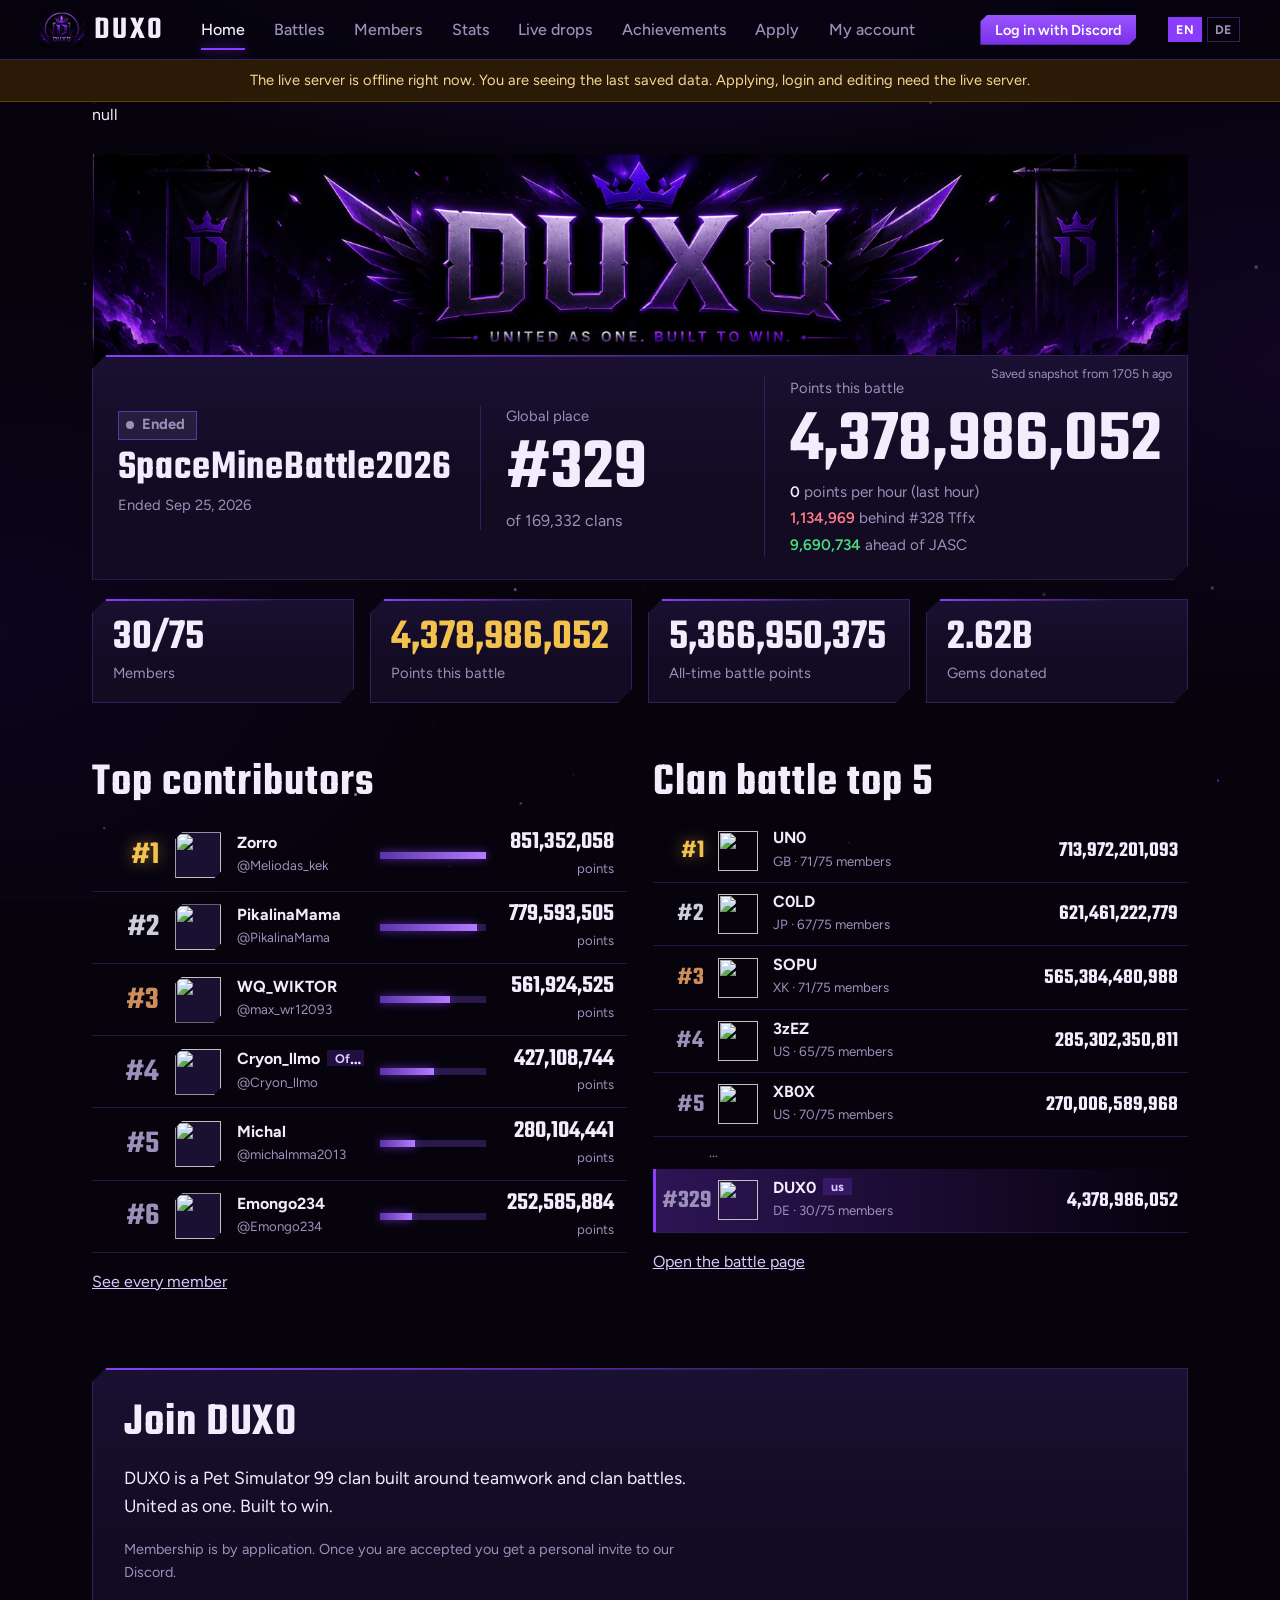
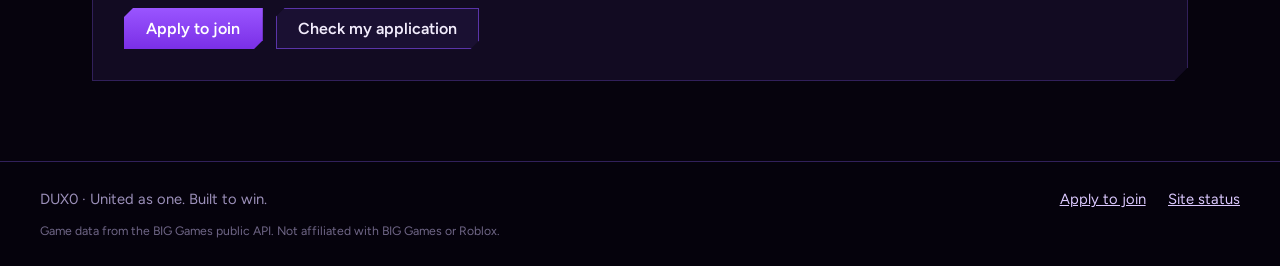
==== commit 5fd44c33: "Add files via upload" ====
--- a/index.html
+++ b/index.html
@@ -35,6 +35,7 @@
       <a href="#/owner" data-r="owner" id="owner-link" hidden>Owner</a>
     </nav>
     <div id="account"></div>
+    <div id="langswitch" class="langswitch" role="group" aria-label="Language"></div>
   </header>
 
   <div id="notice" class="notice" hidden></div>
@@ -43,10 +44,10 @@
   <footer class="foot">
     <span>DUX0 · United as one. Built to win.</span>
     <span class="foot-links">
-      <a href="#/apply">Apply to join</a>
-      <a href="#/status">Site status</a>
+      <a href="#/apply" id="foot-apply">Apply to join</a>
+      <a href="#/status" id="foot-status">Site status</a>
     </span>
-    <small>Game data from the BIG Games public API. Not affiliated with BIG Games or Roblox.</small>
+    <small id="foot-note">Game data from the BIG Games public API. Not affiliated with BIG Games or Roblox.</small>
   </footer>
 
   <div id="toast" class="toast" role="status" aria-live="polite"></div>
--- a/style.css
+++ b/style.css
@@ -454,3 +454,29 @@
   .drops { grid-template-columns: 1fr; }
   .drop { flex-direction: column; }
 }
+
+/* ---------- Language switcher ---------- */
+.langswitch { display: flex; gap: .3rem; margin-left: .6rem; }
+.langswitch button { font: 700 .78rem var(--body); letter-spacing: .04em; color: var(--mute); background: transparent; border: 0; padding: .3rem .5rem; cursor: pointer; box-shadow: inset 0 0 0 1px var(--edge); }
+.langswitch button:hover { color: var(--ink); }
+.langswitch button.on { color: #fff; background: var(--violet); box-shadow: none; }
+@media (max-width: 900px) { .langswitch { order: 2; margin-left: 0; } }
+
+/* ---------- Requirements card (Apply page) ---------- */
+.req-card { margin-bottom: 1.4rem; }
+.req-card h3 { margin-bottom: .9rem; }
+.req-grid { display: grid; grid-template-columns: repeat(auto-fit, minmax(180px, 1fr)); gap: .7rem; margin-bottom: 1rem; }
+.req-row { padding: .7rem .9rem; background: var(--deep); box-shadow: inset 0 0 0 1px var(--edge); }
+.req-row b { display: block; font-size: .82rem; color: var(--mute); margin-bottom: .2rem; }
+.req-passes b { display: block; margin-bottom: .6rem; font-size: .82rem; color: var(--mute); }
+.pass-chips { display: flex; flex-wrap: wrap; gap: .5rem; }
+.pass-chip { display: inline-flex; align-items: center; gap: .5rem; padding: .35rem .7rem .35rem .35rem; background: var(--panel-hi); box-shadow: inset 0 0 0 1px var(--edge-hi); text-decoration: none; color: var(--ink); font-size: .88rem; font-weight: 600; }
+.pass-chip img { width: 26px; height: 26px; border-radius: 4px; }
+.pass-chip:hover { box-shadow: inset 0 0 0 1px var(--violet); }
+
+/* ---------- Owner: gamepass requirement checkboxes ---------- */
+.pass-check-grid { display: grid; grid-template-columns: repeat(auto-fill, minmax(170px, 1fr)); gap: .6rem; }
+.pass-check { display: flex; align-items: center; gap: .5rem; padding: .5rem .7rem; background: var(--deep); box-shadow: inset 0 0 0 1px var(--edge); cursor: pointer; }
+.pass-check:has(input:checked) { box-shadow: inset 0 0 0 2px var(--violet); background: var(--panel-hi); }
+.pass-check img { width: 22px; height: 22px; border-radius: 4px; }
+.pass-check span { font-size: .88rem; }
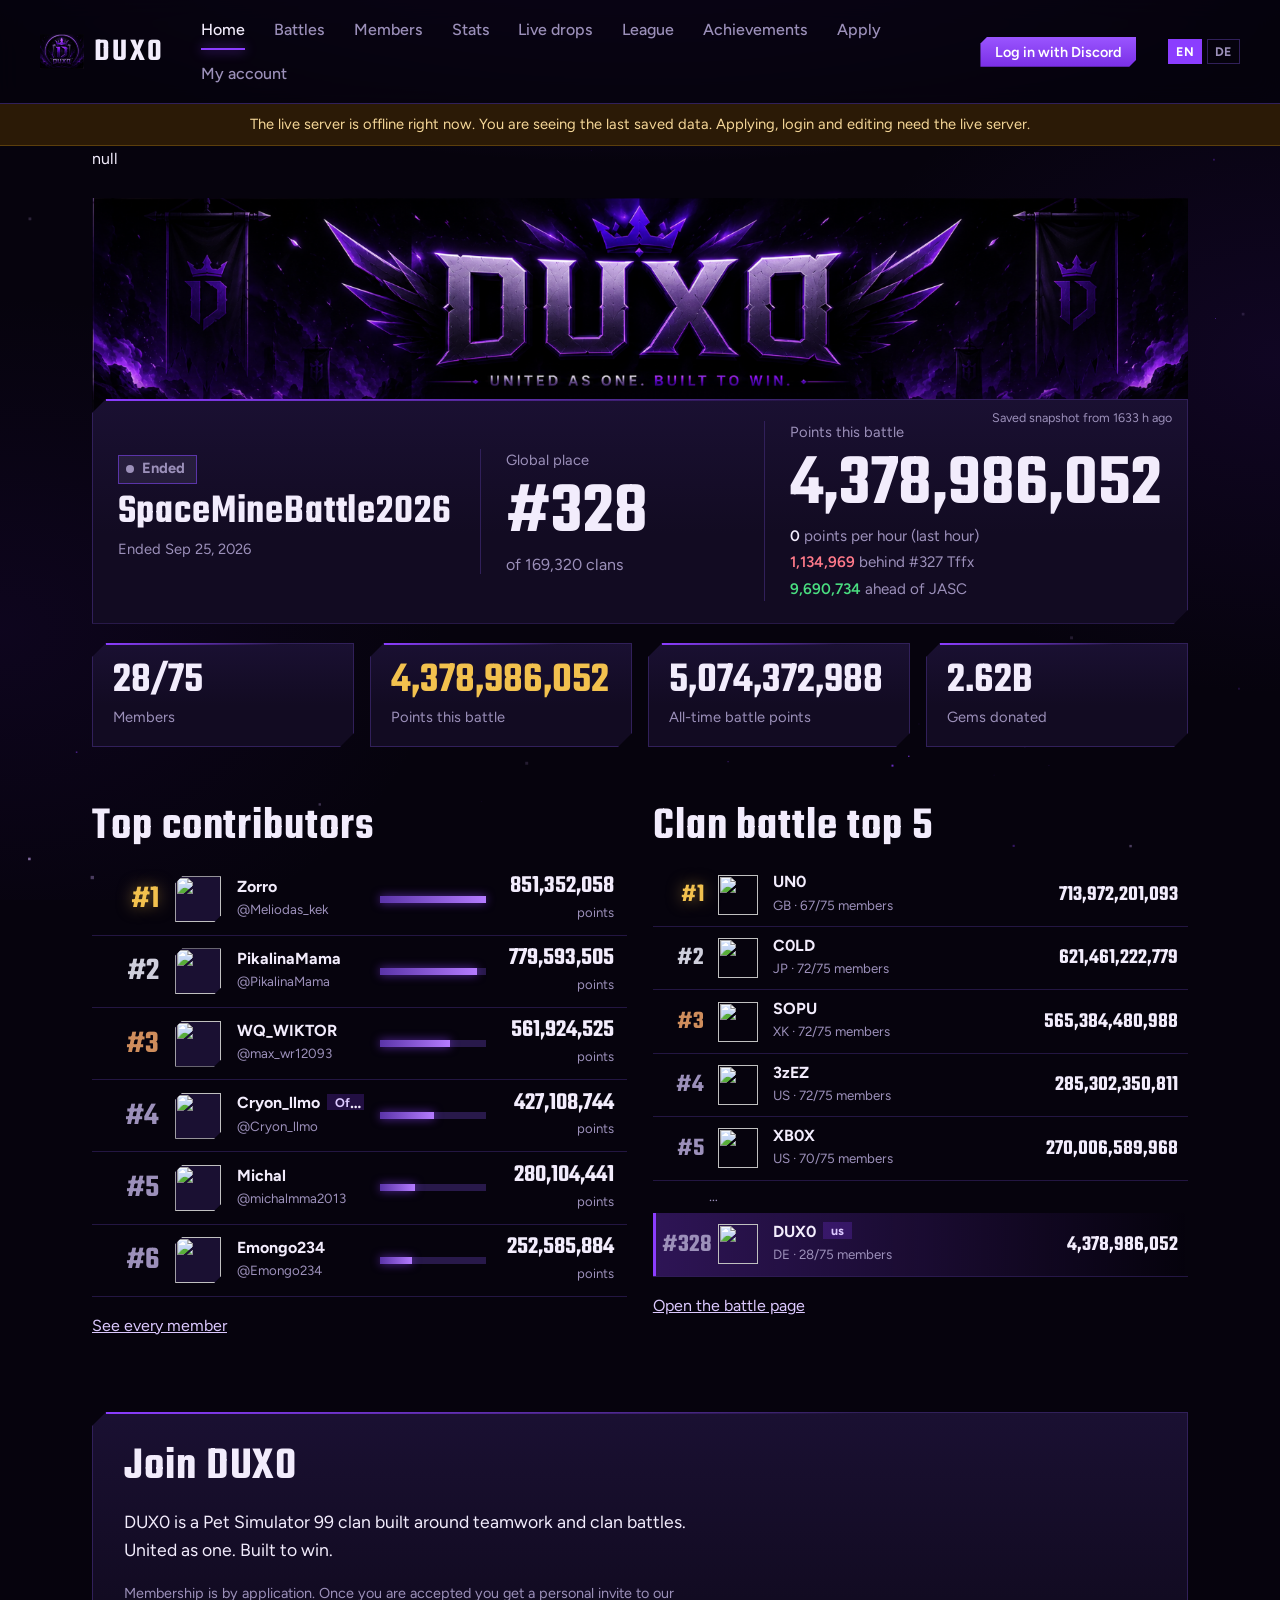
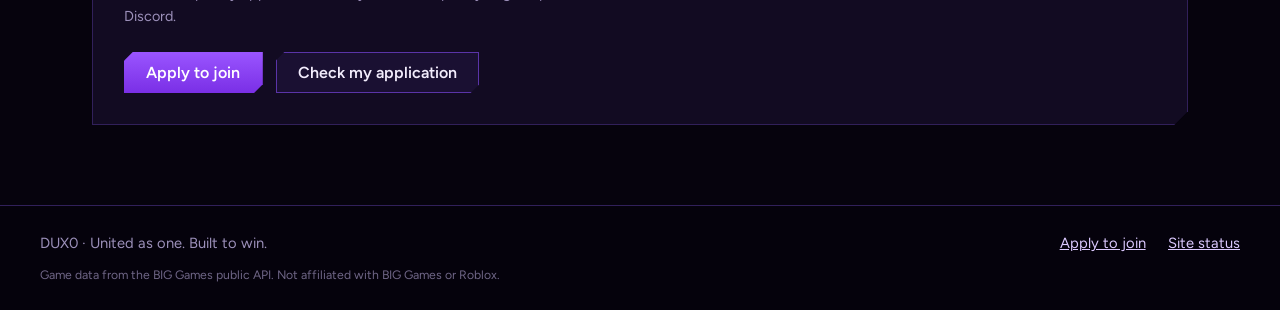
==== commit 3066f78e: "Add files via upload" ====
--- a/index.html
+++ b/index.html
@@ -29,6 +29,7 @@
       <a href="#/members" data-r="members">Members</a>
       <a href="#/stats" data-r="stats">Stats</a>
       <a href="#/live" data-r="live">Live drops</a>
+      <a href="#/league" data-r="league">League</a>
       <a href="#/achievements" data-r="achievements">Achievements</a>
       <a href="#/apply" data-r="apply">Apply</a>
       <a href="#/connect" data-r="connect">My account</a>
--- a/style.css
+++ b/style.css
@@ -480,3 +480,12 @@
 .pass-check:has(input:checked) { box-shadow: inset 0 0 0 2px var(--violet); background: var(--panel-hi); }
 .pass-check img { width: 22px; height: 22px; border-radius: 4px; }
 .pass-check span { font-size: .88rem; }
+
+/* ---------- League ---------- */
+.league-grid { display: grid; grid-template-columns: repeat(auto-fill, minmax(280px, 1fr)); gap: 1.1rem; margin-bottom: 2rem; }
+.league-card { display: flex; gap: 1rem; padding: 1.1rem; }
+.league-card.down { opacity: .55; }
+.league-icon { width: 52px; height: 52px; flex: none; object-fit: contain; background: var(--deep); box-shadow: inset 0 0 0 1px var(--edge-hi); }
+.league-body { min-width: 0; flex: 1; }
+.league-body h3 { margin-bottom: .1rem; }
+.league-body .nums { margin-top: .6rem; flex-wrap: wrap; gap: .9rem; }
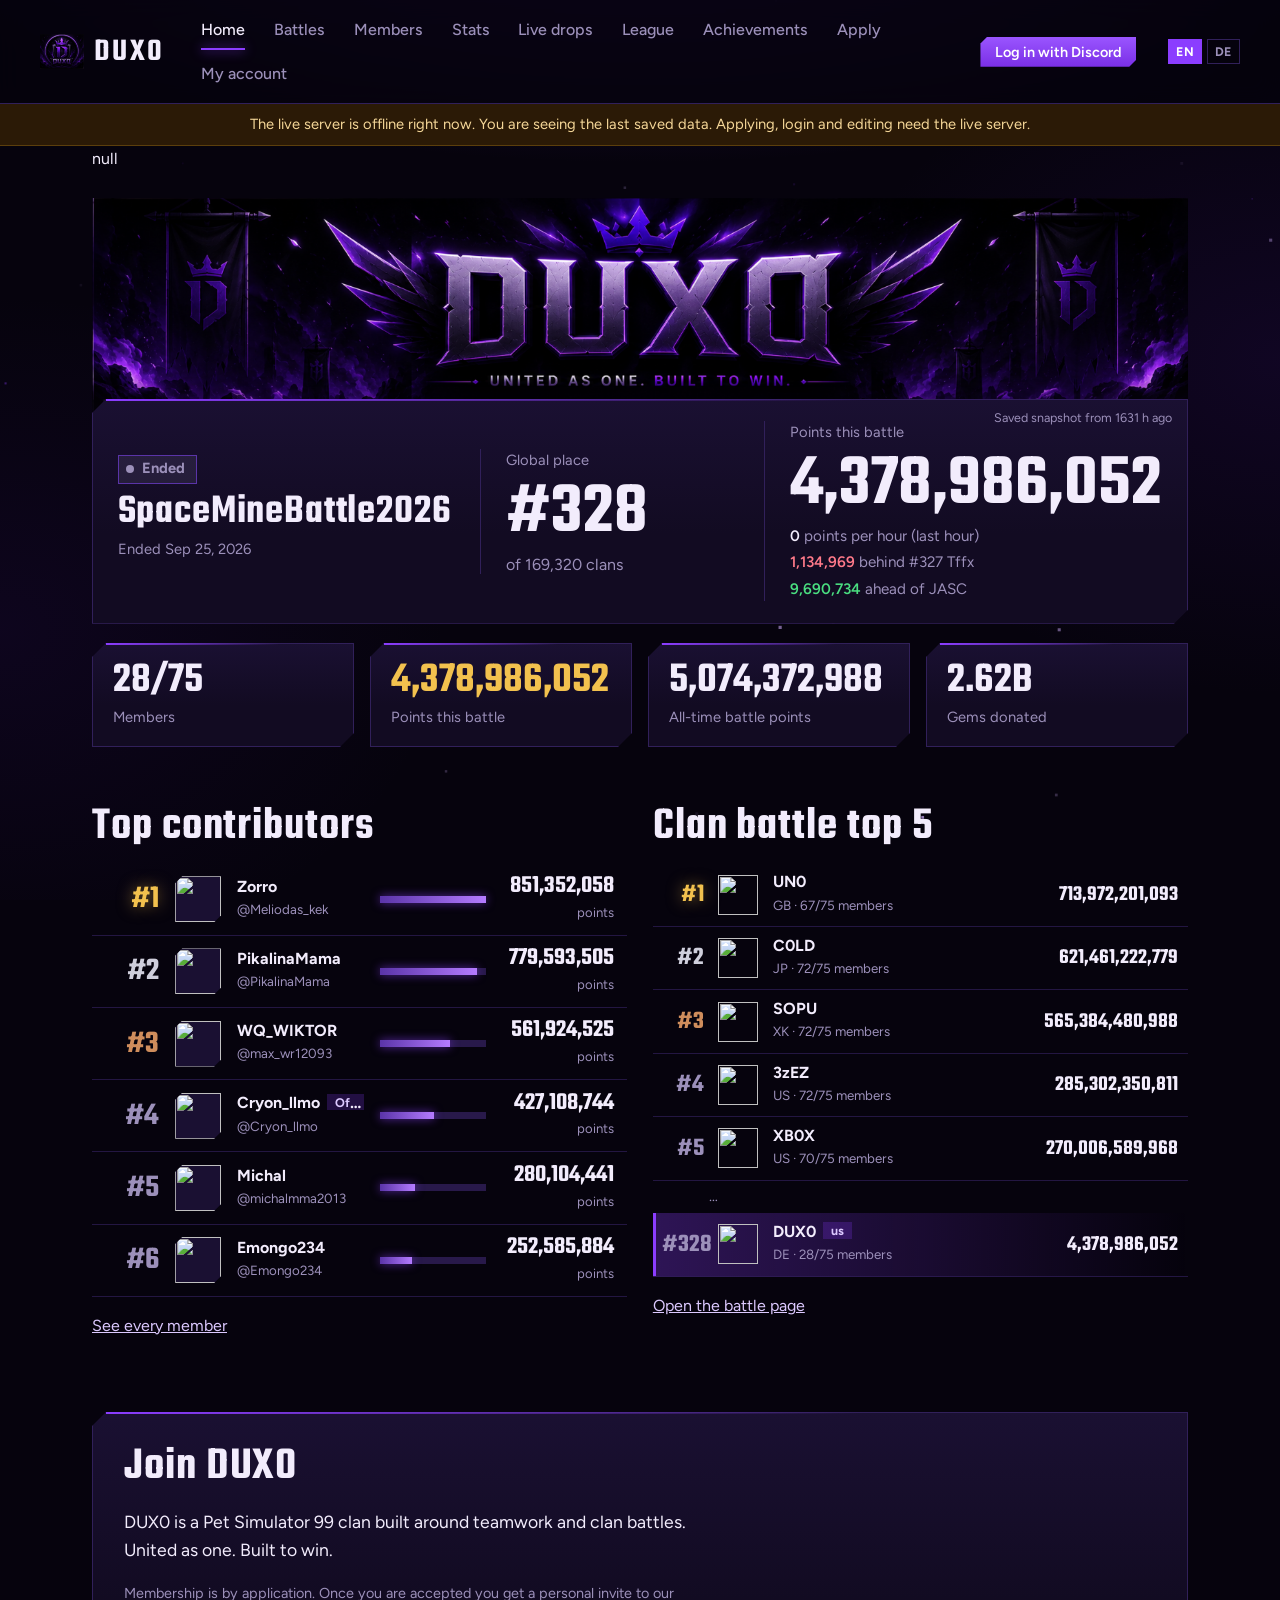
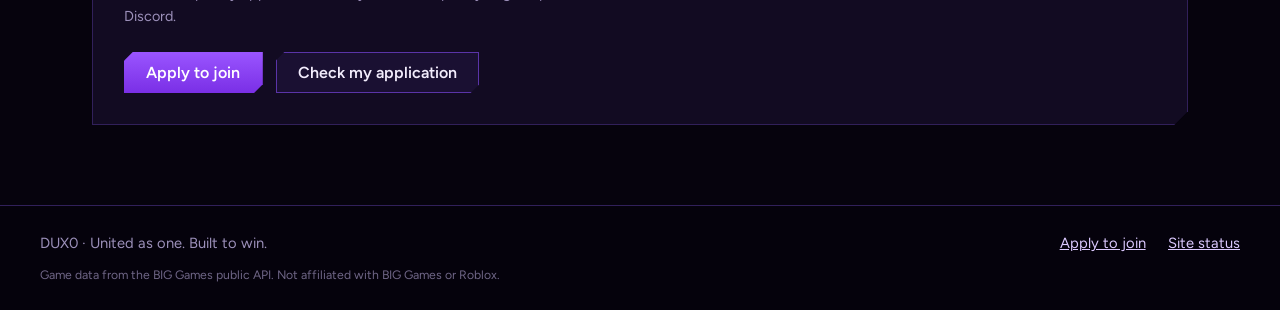
==== commit cf99cffa: "Add files via upload" ====
--- a/index.html
+++ b/index.html
@@ -29,7 +29,7 @@
       <a href="#/members" data-r="members">Members</a>
       <a href="#/stats" data-r="stats">Stats</a>
       <a href="#/live" data-r="live">Live drops</a>
-      <a href="#/league" data-r="league">League</a>
+      <a href="league.html" data-r="league">League</a>
       <a href="#/achievements" data-r="achievements">Achievements</a>
       <a href="#/apply" data-r="apply">Apply</a>
       <a href="#/connect" data-r="connect">My account</a>
--- a/style.css
+++ b/style.css
@@ -489,3 +489,11 @@
 .league-body { min-width: 0; flex: 1; }
 .league-body h3 { margin-bottom: .1rem; }
 .league-body .nums { margin-top: .6rem; flex-wrap: wrap; gap: .9rem; }
+.checkline { display: flex; align-items: center; gap: .6rem; margin: 1rem 0; color: var(--mute); font-size: .92rem; }
+.checkline input { width: auto; }
+.league-link { text-decoration: none; color: inherit; transition: box-shadow .2s, transform .2s; }
+.league-link:hover { box-shadow: inset 0 0 0 1px var(--violet-hi); transform: translateY(-2px); }
+.league-rank { position: absolute; top: .6rem; right: .8rem; font: 600 1.1rem var(--display); color: var(--mute); }
+.league-card { position: relative; }
+.clanrow.out { opacity: .5; }
+.clanrow.out .who b { text-decoration: line-through; text-decoration-color: var(--bad); }
